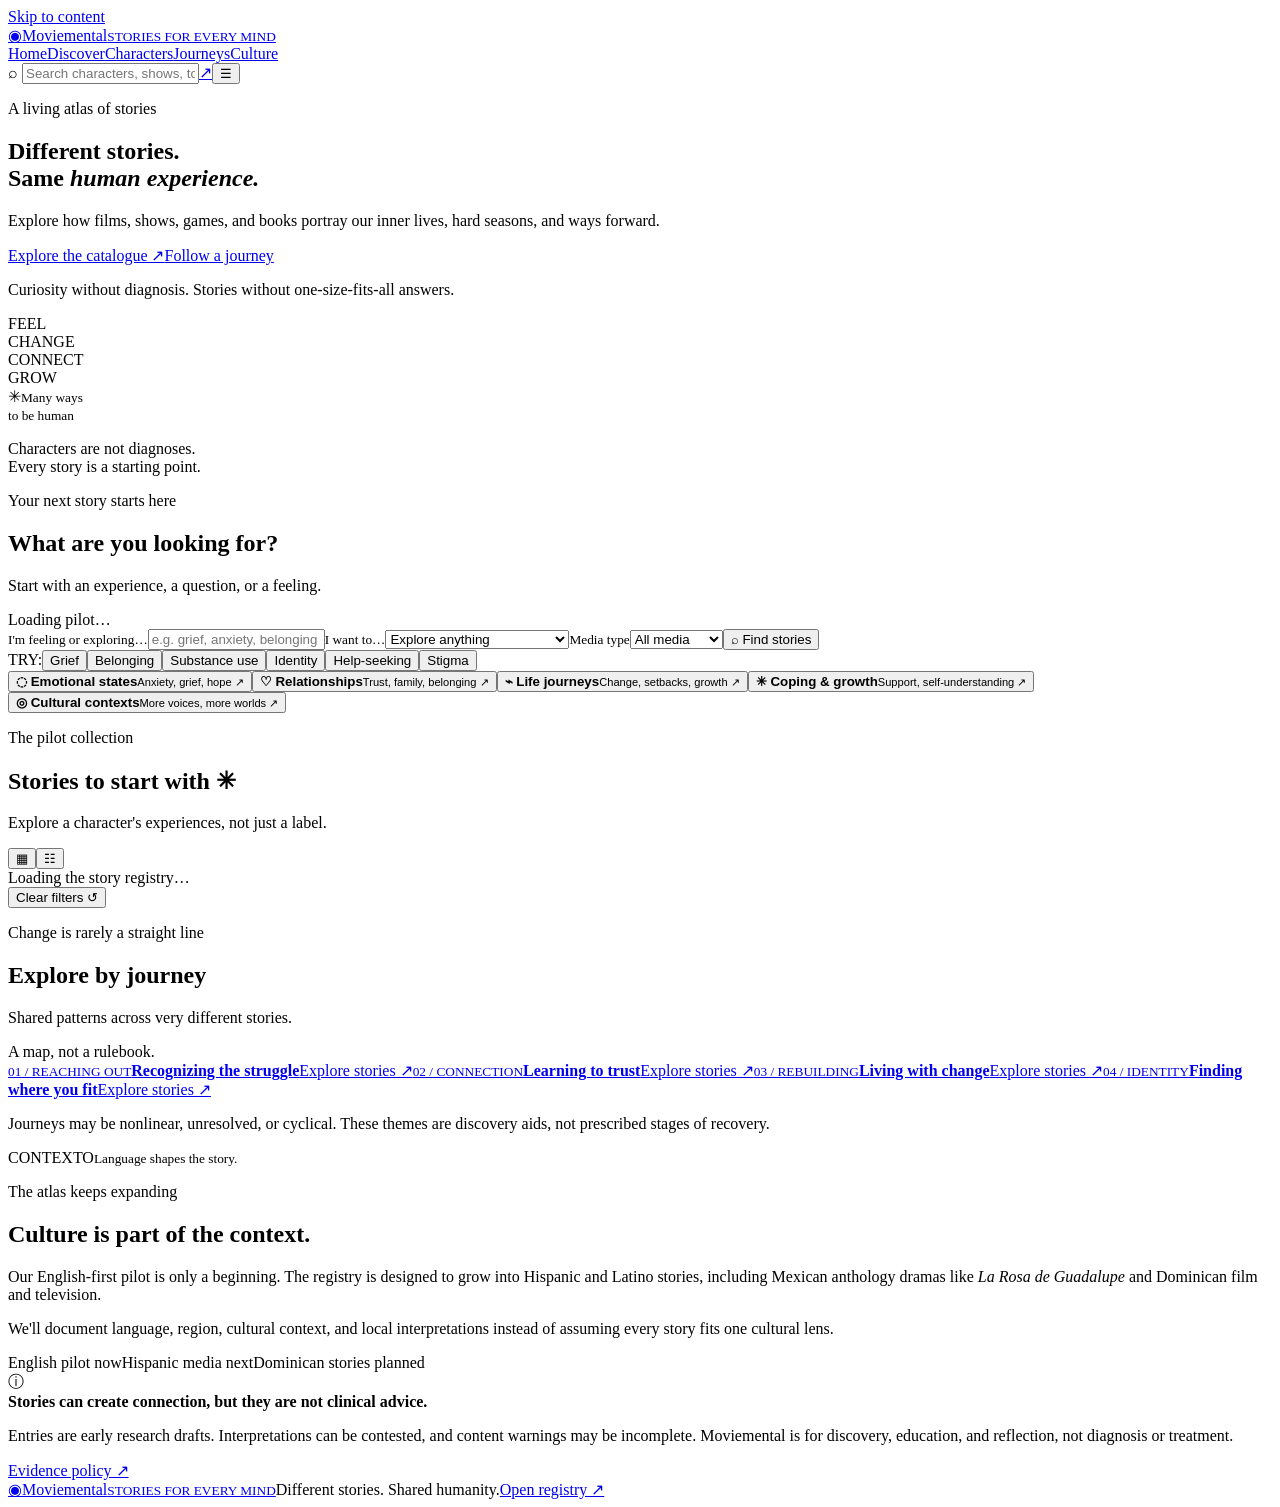
==== index.html @ 372a0f94 "Add Moviemental discovery homepage" ====
<!doctype html><html lang="en"><head><meta charset="utf-8"><meta name="viewport" content="width=device-width,initial-scale=1"><meta name="theme-color" content="#090d14"><meta name="description" content="A psychological media atlas for characters, experiences, and life journeys."><title>Moviemental — Stories for every mind</title><link rel="stylesheet" href="assets/css/site.css"></head><body>
<a class="skip" href="#main">Skip to content</a><header class="nav"><a class="brand" href="#home"><span class="logo">◉</span><span>Moviemental<small>STORIES FOR EVERY MIND</small></span></a><nav id="navlinks"><a href="#home">Home</a><a href="#discover">Discover</a><a href="#characters">Characters</a><a href="#journeys">Journeys</a><a href="#culture">Culture</a></nav><label class="global-search">⌕ <input id="global-search" placeholder="Search characters, shows, topics…" aria-label="Search"></label><a class="github" href="https://github.com/Luisv8181/moviemental" aria-label="GitHub repository">↗</a><button class="menu" id="menu">☰</button></header>
<main id="main"><section class="hero" id="home"><div class="hero-copy"><p class="eyebrow">A living atlas of stories</p><h1>Different stories.<br>Same <em>human experience.</em></h1><p class="lead">Explore how films, shows, games, and books portray our inner lives, hard seasons, and ways forward.</p><div class="actions"><a class="button primary" href="#discover">Explore the catalogue ↗</a><a class="button" href="#journeys">Follow a journey</a></div><p class="note"><i></i> Curiosity without diagnosis. Stories without one-size-fits-all answers.</p></div><div class="art"><div class="orbit"></div><div class="tile t1">FEEL</div><div class="tile t2">CHANGE</div><div class="tile t3">CONNECT</div><div class="tile t4">GROW</div><div class="core">✳<small>Many ways<br>to be human</small></div><p class="art-note">Characters are not diagnoses.<br>Every story is a starting point.</p></div></section>
<section class="finder" id="discover"><div class="split"><div><p class="eyebrow">Your next story starts here</p><h2>What are you looking for?</h2><p>Start with an experience, a question, or a feeling.</p></div><span class="count" id="result-count">Loading pilot…</span></div><form id="filters"><label class="field wide"><small>I'm feeling or exploring…</small><input id="experience" placeholder="e.g. grief, anxiety, belonging"></label><label class="field"><small>I want to…</small><select id="goal"><option value="">Explore anything</option><option value="feel">Feel understood</option><option value="understand">Understand an experience</option><option value="coping">Explore coping and change</option><option value="representation">Study representation</option></select></label><label class="field"><small>Media type</small><select id="media"><option value="">All media</option><option value="film">Film</option><option value="television_series">TV</option><option value="animation">Animation</option><option value="video_game">Video game</option><option value="book">Book</option></select></label><button class="button primary find" type="submit">⌕ Find stories</button></form><div class="quick"><span>TRY:</span><button data-query="grief">Grief</button><button data-query="belonging">Belonging</button><button data-query="substance use">Substance use</button><button data-query="identity">Identity</button><button data-query="help-seeking">Help-seeking</button><button data-query="stigma">Stigma</button></div></section>
<section class="topics"><button class="topic blue" data-query="anxiety"><b>◌ Emotional states</b><small>Anxiety, grief, hope ↗</small></button><button class="topic pink" data-query="relationship"><b>♡ Relationships</b><small>Trust, family, belonging ↗</small></button><button class="topic gold" data-query="journey"><b>⌁ Life journeys</b><small>Change, setbacks, growth ↗</small></button><button class="topic purple" data-query="coping"><b>✳ Coping & growth</b><small>Support, self-understanding ↗</small></button><button class="topic green" id="culture-topic"><b>◎ Cultural contexts</b><small>More voices, more worlds ↗</small></button></section>
<section class="catalogue" id="characters"><div class="split"><div><p class="eyebrow">The pilot collection</p><h2>Stories to start with <span class="spark">✳</span></h2><p>Explore a character's experiences, not just a label.</p></div><div><button class="view active" id="grid-view" aria-label="Grid view">▦</button><button class="view" id="list-view" aria-label="List view">☷</button></div></div><div class="cards" id="character-grid"><div class="loading">Loading the story registry…</div></div><p id="empty" class="empty" hidden>No matches yet. Try a broader experience or clear a filter.</p><div class="bottom"><span id="shown-count"></span><button id="clear">Clear filters ↺</button></div></section>
<section class="journeys" id="journeys"><div class="split"><div><p class="eyebrow">Change is rarely a straight line</p><h2>Explore by journey</h2><p>Shared patterns across very different stories.</p></div><span class="count">A map, not a rulebook.</span></div><div class="journey-grid"><a class="journey j1" href="#discover" data-query="help-seeking"><small>01 / REACHING OUT</small><b>Recognizing the struggle</b><span>Explore stories ↗</span></a><a class="journey j2" href="#discover" data-query="trust"><small>02 / CONNECTION</small><b>Learning to trust</b><span>Explore stories ↗</span></a><a class="journey j3" href="#discover" data-query="grief"><small>03 / REBUILDING</small><b>Living with change</b><span>Explore stories ↗</span></a><a class="journey j4" href="#discover" data-query="belonging"><small>04 / IDENTITY</small><b>Finding where you fit</b><span>Explore stories ↗</span></a></div><p class="fine">Journeys may be nonlinear, unresolved, or cyclical. These themes are discovery aids, not prescribed stages of recovery.</p></section>
<section class="culture-section" id="culture"><div class="culture-art"><span>CONTEXTO</span><small>Language shapes the story.</small></div><div><p class="eyebrow">The atlas keeps expanding</p><h2>Culture is part of the context.</h2><p>Our English-first pilot is only a beginning. The registry is designed to grow into Hispanic and Latino stories, including Mexican anthology dramas like <i>La Rosa de Guadalupe</i> and Dominican film and television.</p><p>We'll document language, region, cultural context, and local interpretations instead of assuming every story fits one cultural lens.</p><div class="pills"><span>English pilot now</span><span>Hispanic media next</span><span>Dominican stories planned</span></div></div></section>
<section class="disclaimer"><span>ⓘ</span><div><b>Stories can create connection, but they are not clinical advice.</b><p>Entries are early research drafts. Interpretations can be contested, and content warnings may be incomplete. Moviemental is for discovery, education, and reflection, not diagnosis or treatment.</p></div><a href="https://github.com/Luisv8181/moviemental/blob/main/docs/EVIDENCE_POLICY.md">Evidence policy ↗</a></section></main><footer><a class="brand" href="#home"><span class="logo">◉</span><span>Moviemental<small>STORIES FOR EVERY MIND</small></span></a><span>Different stories. Shared humanity.</span><a href="https://github.com/Luisv8181/moviemental">Open registry ↗</a></footer>
<dialog id="detail"><button id="close" class="close">×</button><div id="detail-content"></div></dialog><script src="assets/js/app.js" defer></script></body></html>
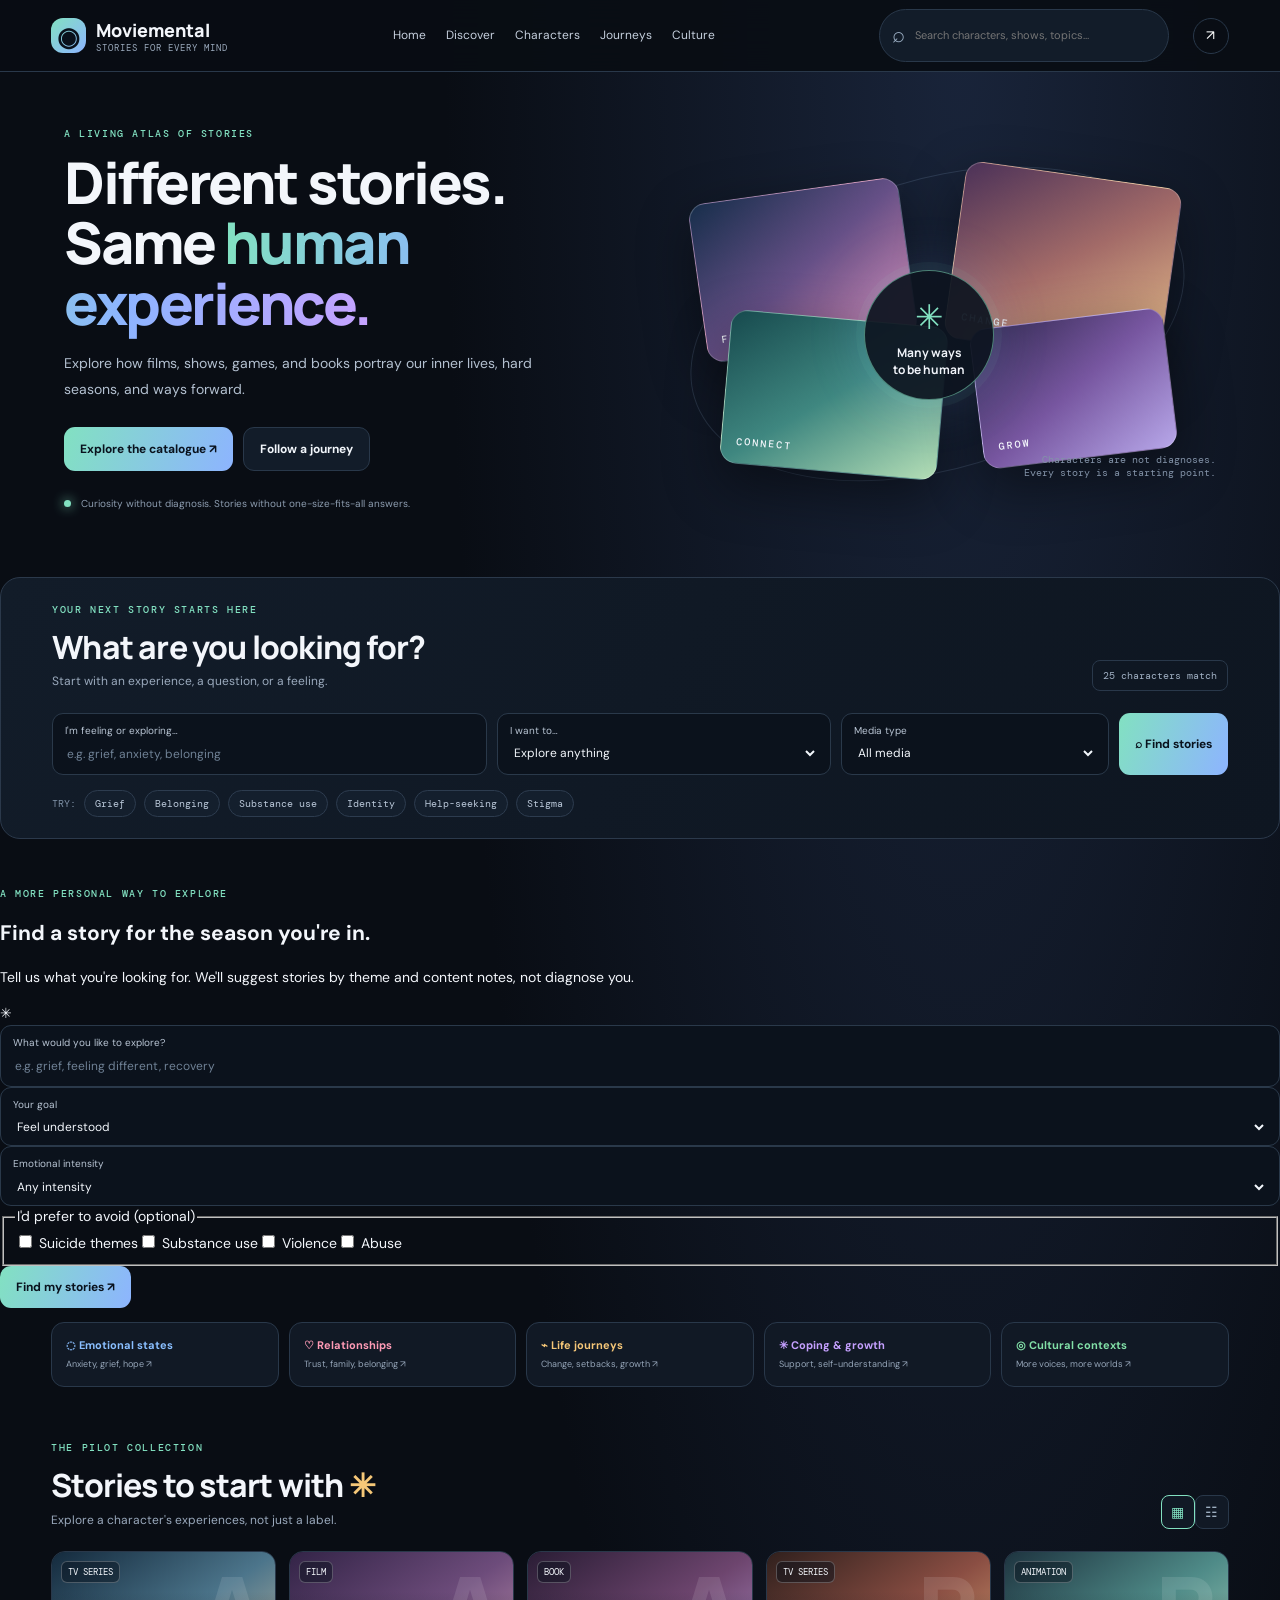
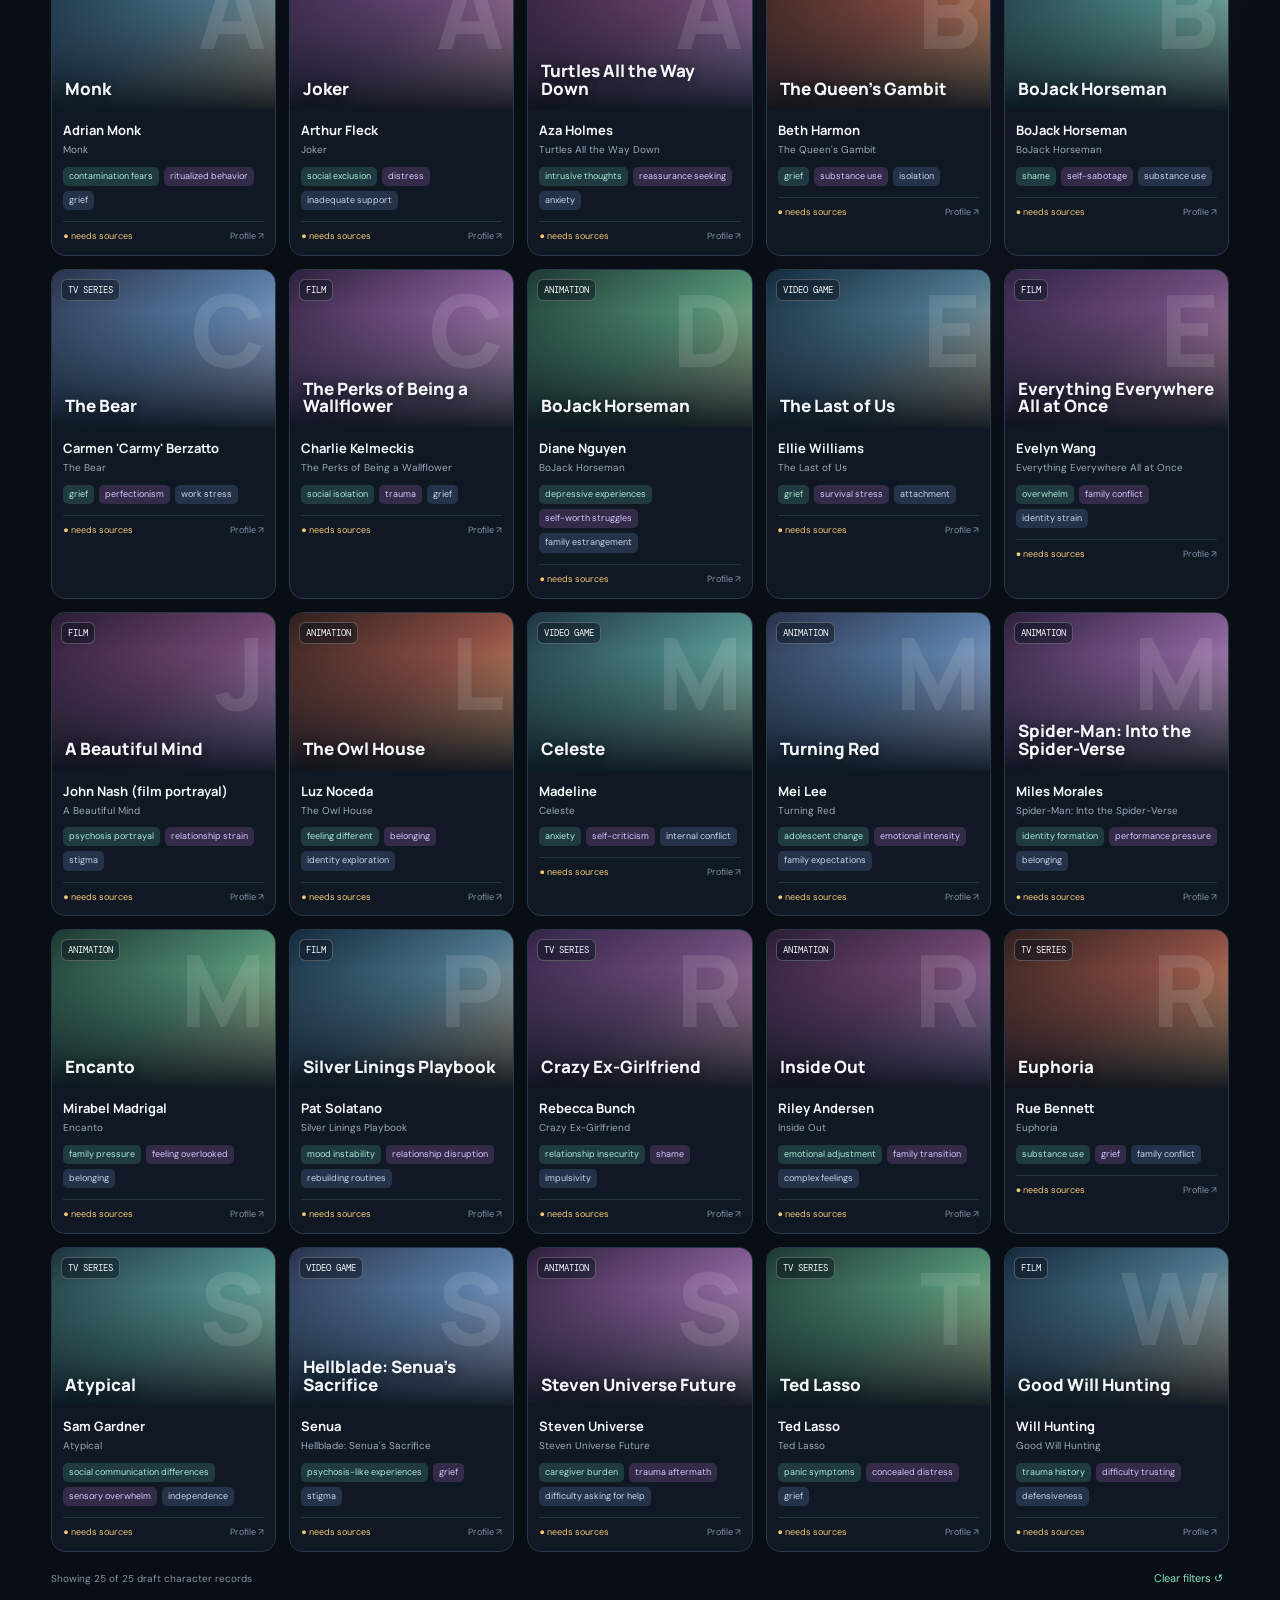
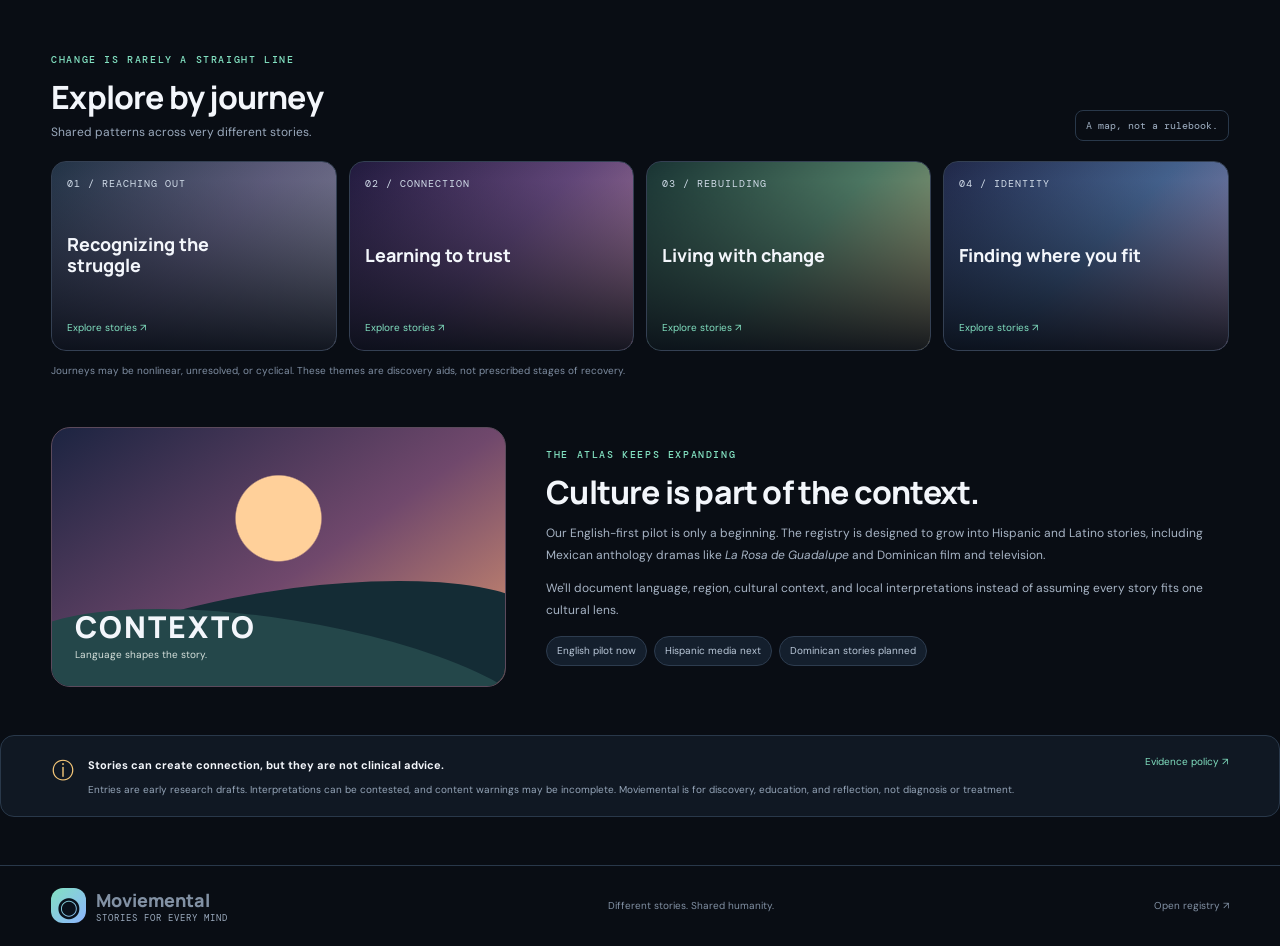
==== commit 2c336beb: "Add personalized story recommendation panel" ====
--- a/index.html
+++ b/index.html
@@ -2,6 +2,7 @@
 <a class="skip" href="#main">Skip to content</a><header class="nav"><a class="brand" href="#home"><span class="logo">◉</span><span>Moviemental<small>STORIES FOR EVERY MIND</small></span></a><nav id="navlinks"><a href="#home">Home</a><a href="#discover">Discover</a><a href="#characters">Characters</a><a href="#journeys">Journeys</a><a href="#culture">Culture</a></nav><label class="global-search">⌕ <input id="global-search" placeholder="Search characters, shows, topics…" aria-label="Search"></label><a class="github" href="https://github.com/Luisv8181/moviemental" aria-label="GitHub repository">↗</a><button class="menu" id="menu">☰</button></header>
 <main id="main"><section class="hero" id="home"><div class="hero-copy"><p class="eyebrow">A living atlas of stories</p><h1>Different stories.<br>Same <em>human experience.</em></h1><p class="lead">Explore how films, shows, games, and books portray our inner lives, hard seasons, and ways forward.</p><div class="actions"><a class="button primary" href="#discover">Explore the catalogue ↗</a><a class="button" href="#journeys">Follow a journey</a></div><p class="note"><i></i> Curiosity without diagnosis. Stories without one-size-fits-all answers.</p></div><div class="art"><div class="orbit"></div><div class="tile t1">FEEL</div><div class="tile t2">CHANGE</div><div class="tile t3">CONNECT</div><div class="tile t4">GROW</div><div class="core">✳<small>Many ways<br>to be human</small></div><p class="art-note">Characters are not diagnoses.<br>Every story is a starting point.</p></div></section>
 <section class="finder" id="discover"><div class="split"><div><p class="eyebrow">Your next story starts here</p><h2>What are you looking for?</h2><p>Start with an experience, a question, or a feeling.</p></div><span class="count" id="result-count">Loading pilot…</span></div><form id="filters"><label class="field wide"><small>I'm feeling or exploring…</small><input id="experience" placeholder="e.g. grief, anxiety, belonging"></label><label class="field"><small>I want to…</small><select id="goal"><option value="">Explore anything</option><option value="feel">Feel understood</option><option value="understand">Understand an experience</option><option value="coping">Explore coping and change</option><option value="representation">Study representation</option></select></label><label class="field"><small>Media type</small><select id="media"><option value="">All media</option><option value="film">Film</option><option value="television_series">TV</option><option value="animation">Animation</option><option value="video_game">Video game</option><option value="book">Book</option></select></label><button class="button primary find" type="submit">⌕ Find stories</button></form><div class="quick"><span>TRY:</span><button data-query="grief">Grief</button><button data-query="belonging">Belonging</button><button data-query="substance use">Substance use</button><button data-query="identity">Identity</button><button data-query="help-seeking">Help-seeking</button><button data-query="stigma">Stigma</button></div></section>
+<section class="recommend-panel" id="recommend"><div class="recommend-copy"><p class="eyebrow">A more personal way to explore</p><h2>Find a story for the season you're in.</h2><p>Tell us what you're looking for. We'll suggest stories by theme and content notes, not diagnose you.</p><div class="recommend-mark">✳</div></div><form id="recommend-form" class="recommend-form"><label class="field"><small>What would you like to explore?</small><input id="recommend-topic" placeholder="e.g. grief, feeling different, recovery"></label><label class="field"><small>Your goal</small><select id="recommend-goal"><option value="feel">Feel understood</option><option value="understand">Understand an experience</option><option value="coping">Explore coping and change</option><option value="representation">Study representation</option></select></label><label class="field"><small>Emotional intensity</small><select id="recommend-intensity"><option value="any">Any intensity</option><option value="gentle">Prefer gentler stories</option><option value="moderate">Moderate intensity</option><option value="intense">I can handle intense stories</option></select></label><fieldset class="avoid"><legend>I'd prefer to avoid (optional)</legend><label><input type="checkbox" value="suicide" class="avoid-warning"> Suicide themes</label><label><input type="checkbox" value="substance" class="avoid-warning"> Substance use</label><label><input type="checkbox" value="violence" class="avoid-warning"> Violence</label><label><input type="checkbox" value="abuse" class="avoid-warning"> Abuse</label></fieldset><button class="button primary" type="submit">Find my stories ↗</button></form><div id="recommend-results" class="recommend-results" aria-live="polite" hidden></div></section>
 <section class="topics"><button class="topic blue" data-query="anxiety"><b>◌ Emotional states</b><small>Anxiety, grief, hope ↗</small></button><button class="topic pink" data-query="relationship"><b>♡ Relationships</b><small>Trust, family, belonging ↗</small></button><button class="topic gold" data-query="journey"><b>⌁ Life journeys</b><small>Change, setbacks, growth ↗</small></button><button class="topic purple" data-query="coping"><b>✳ Coping & growth</b><small>Support, self-understanding ↗</small></button><button class="topic green" id="culture-topic"><b>◎ Cultural contexts</b><small>More voices, more worlds ↗</small></button></section>
 <section class="catalogue" id="characters"><div class="split"><div><p class="eyebrow">The pilot collection</p><h2>Stories to start with <span class="spark">✳</span></h2><p>Explore a character's experiences, not just a label.</p></div><div><button class="view active" id="grid-view" aria-label="Grid view">▦</button><button class="view" id="list-view" aria-label="List view">☷</button></div></div><div class="cards" id="character-grid"><div class="loading">Loading the story registry…</div></div><p id="empty" class="empty" hidden>No matches yet. Try a broader experience or clear a filter.</p><div class="bottom"><span id="shown-count"></span><button id="clear">Clear filters ↺</button></div></section>
 <section class="journeys" id="journeys"><div class="split"><div><p class="eyebrow">Change is rarely a straight line</p><h2>Explore by journey</h2><p>Shared patterns across very different stories.</p></div><span class="count">A map, not a rulebook.</span></div><div class="journey-grid"><a class="journey j1" href="#discover" data-query="help-seeking"><small>01 / REACHING OUT</small><b>Recognizing the struggle</b><span>Explore stories ↗</span></a><a class="journey j2" href="#discover" data-query="trust"><small>02 / CONNECTION</small><b>Learning to trust</b><span>Explore stories ↗</span></a><a class="journey j3" href="#discover" data-query="grief"><small>03 / REBUILDING</small><b>Living with change</b><span>Explore stories ↗</span></a><a class="journey j4" href="#discover" data-query="belonging"><small>04 / IDENTITY</small><b>Finding where you fit</b><span>Explore stories ↗</span></a></div><p class="fine">Journeys may be nonlinear, unresolved, or cyclical. These themes are discovery aids, not prescribed stages of recovery.</p></section>
--- a/assets/css/site.css
+++ b/assets/css/site.css
@@ -0,0 +1,2 @@
+@import url('https://fonts.googleapis.com/css2?family=DM+Mono:wght@400;500&family=DM+Sans:wght@400;500;700&family=Manrope:wght@400;600;700;800&display=swap');:root{--bg:#090d14;--panel:#111a26;--line:#29384a;--text:#f3f6fb;--muted:#9aa9bc;--mint:#82e1c1;--blue:#8db4ff}*{box-sizing:border-box}html{scroll-behavior:smooth;scroll-padding-top:85px}body{margin:0;background:radial-gradient(ellipse at 75% 0,#19243a,transparent 38%),var(--bg);color:var(--text);font:14px 'DM Sans',sans-serif;line-height:1.55}a{color:inherit;text-decoration:none}button,input,select{font:inherit}button{cursor:pointer}.skip{position:absolute;left:-9999px}.skip:focus{left:8px;top:8px;z-index:99;background:white;color:black;padding:8px}.nav{height:72px;position:sticky;top:0;z-index:10;display:flex;align-items:center;gap:24px;padding:0 clamp(16px,4vw,60px);background:#090d14ed;border-bottom:1px solid var(--line);backdrop-filter:blur(16px)}.brand{display:flex;align-items:center;gap:10px;font:800 18px Manrope,sans-serif;white-space:nowrap}.brand small{display:block;color:var(--muted);font:9px 'DM Mono',monospace;letter-spacing:1px}.logo{display:grid;place-items:center;width:35px;height:35px;border-radius:12px;background:linear-gradient(135deg,var(--mint),var(--blue));color:#09111c;font-size:26px}.nav nav{display:flex;gap:20px;margin:auto;font-size:12px;color:#c5cfdd}.nav nav a:hover{color:var(--mint)}.global-search{display:flex;align-items:center;gap:8px;border:1px solid var(--line);background:#121c29;border-radius:99px;padding:8px 12px;color:#9baec3;font-size:22px;min-width:190px;max-width:290px;flex:1}.global-search input{min-width:0;width:100%;border:0;outline:0;background:transparent;color:white;font-size:11px}.github,.menu{border:1px solid var(--line);border-radius:50%;width:36px;height:36px;display:grid;place-items:center;background:transparent;color:white}.menu{display:none}.hero{max-width:1400px;margin:auto;min-height:420px;padding:55px clamp(20px,5vw,70px);display:grid;grid-template-columns:1fr 1fr;gap:35px;align-items:center}.eyebrow{font:500 10px 'DM Mono',monospace;letter-spacing:1.6px;color:var(--mint);text-transform:uppercase;margin:0 0 12px}.hero h1{font:800 clamp(38px,4.5vw,62px)/1.05 Manrope,sans-serif;letter-spacing:-2.5px;margin:0 0 18px}.hero h1 em{font-style:normal;background:linear-gradient(90deg,var(--mint),var(--blue),#c6a2ff);background-clip:text;color:transparent}.lead{max-width:480px;color:#b3c0d0;line-height:1.8}.actions{display:flex;gap:10px;flex-wrap:wrap;margin:25px 0}.button{display:inline-flex;align-items:center;justify-content:center;border:1px solid var(--line);border-radius:11px;padding:12px 16px;background:#121c29;color:#f2f6fb;font-size:12px;font-weight:700}.primary{background:linear-gradient(110deg,var(--mint),var(--blue));color:#09121d;border:0}.note{font-size:10px;color:#8d9db0}.note i{display:inline-block;width:7px;height:7px;background:var(--mint);border-radius:50%;margin-right:7px;box-shadow:0 0 12px var(--mint)}.art{height:320px;position:relative;isolation:isolate}.orbit{position:absolute;inset:15px 25px;border:1px solid #86a5c533;border-radius:50%;transform:rotate(-17deg)}.tile{position:absolute;display:flex;align-items:flex-end;padding:15px;border:1px solid #ffffff35;border-radius:17px;box-shadow:0 20px 55px #0007;font:500 10px 'DM Mono',monospace;letter-spacing:2px}.t1{left:7%;top:8%;width:38%;height:50%;transform:rotate(-8deg);background:linear-gradient(145deg,#172e4b,#665087,#df8db2)}.t2{right:8%;top:3%;width:39%;height:56%;transform:rotate(8deg);background:linear-gradient(145deg,#4b3158,#a36b68,#e9c28c)}.t3{left:12%;bottom:4%;width:39%;height:48%;transform:rotate(5deg);background:linear-gradient(145deg,#174a4e,#3f8780,#b5dfb7)}.t4{right:8%;bottom:8%;width:35%;height:44%;transform:rotate(-7deg);background:linear-gradient(145deg,#30284e,#7756a0,#b7a7e9)}.core{position:absolute;left:37%;top:33%;width:130px;height:130px;border-radius:50%;display:flex;flex-direction:column;justify-content:center;align-items:center;text-align:center;background:#0d1521ed;border:1px solid #82e1c188;box-shadow:0 0 0 8px #82e1c10c,0 0 60px #7fa9ff33;font-size:34px;color:var(--mint)}.core small{font:700 12px Manrope,sans-serif;color:#f1f4fa}.art-note{position:absolute;right:0;bottom:-5px;color:#8292a7;font:10px 'DM Mono',monospace;text-align:right}.finder,.catalogue,.journeys,.culture-section,.disclaimer{max-width:1320px;margin:0 auto 48px;padding-left:clamp(18px,4vw,52px);padding-right:clamp(18px,4vw,52px)}.finder{padding-top:25px;padding-bottom:21px;background:linear-gradient(120deg,#121c29,#0e1621);border:1px solid #2b394b;border-radius:20px}.split{display:flex;align-items:flex-end;justify-content:space-between;gap:20px}.split h2,.catalogue h2,.journeys h2,.culture-section h2{font:750 clamp(24px,2.5vw,32px)/1.2 Manrope,sans-serif;letter-spacing:-.8px;margin:0 0 6px}.split p:not(.eyebrow){margin:0;color:var(--muted);font-size:12px}.count{font:10px 'DM Mono',monospace;color:#a0b0c3;border:1px solid var(--line);padding:8px 10px;border-radius:8px;white-space:nowrap}.finder form{display:grid;grid-template-columns:1.3fr 1fr .8fr auto;gap:10px;margin-top:22px}.field{display:flex;flex-direction:column;gap:6px;background:#0b121c;border:1px solid #2a394a;border-radius:11px;padding:9px 12px;min-width:0}.field small{font-size:10px;color:#b9c5d4}.field input,.field select{width:100%;min-width:0;background:transparent;border:0;outline:0;color:#f2f6fb;font-size:12px}.field option{background:#111a26}.field input::placeholder{color:#6f8195}.find{white-space:nowrap}.quick{display:flex;align-items:center;gap:8px;flex-wrap:wrap;margin-top:15px;font:10px 'DM Mono',monospace;color:#7f91a6}.quick button,.pills span{border:1px solid #2d3c4f;background:#141f2d;color:#bac8d9;border-radius:99px;padding:6px 10px;font-size:10px}.quick button:hover{border-color:var(--mint);color:white}.topics{max-width:1320px;margin:14px auto 54px;padding:0 clamp(18px,4vw,52px);display:grid;grid-template-columns:repeat(5,1fr);gap:10px}.topic{display:flex;flex-direction:column;align-items:flex-start;gap:4px;text-align:left;border:1px solid var(--line);background:#111925;border-radius:13px;padding:14px;color:#f1f5fa}.topic b{font-size:11px}.topic small{font-size:9px;color:#95a5b8}.blue b{color:#8abfff}.pink b{color:#ff9bb6}.gold b{color:#f6c778}.purple b{color:#c5a0ff}.green b{color:#82e1a8}.catalogue .split{margin-bottom:22px}.spark{color:#f5c778}.view{width:34px;height:34px;border:1px solid var(--line);border-radius:8px;background:#111925;color:#9eafc1}.view.active{border-color:var(--mint);color:var(--mint)}.cards{display:grid;grid-template-columns:repeat(5,minmax(0,1fr));gap:13px}.character-card{min-width:0;overflow:hidden;border:1px solid #29384a;border-radius:14px;background:#101823;cursor:pointer;transition:transform .2s,border .2s}.character-card:hover{transform:translateY(-4px);border-color:#7896b7}.poster{height:158px;position:relative;display:flex;align-items:flex-end;padding:13px;background:var(--poster);isolation:isolate;overflow:hidden}.poster:before{content:'';position:absolute;inset:0;z-index:-1;background:linear-gradient(180deg,transparent 25%,#07101aee)}.poster:after{content:attr(data-symbol);position:absolute;right:9px;top:-10px;z-index:-1;font:800 100px Manrope,sans-serif;color:#ffffff1c}.poster-title{font:800 17px/1.05 Manrope,sans-serif;text-shadow:0 2px 10px #0008}.media-badge{position:absolute;top:9px;left:9px;padding:4px 6px;border:1px solid #ffffff3d;background:#07101a77;border-radius:6px;font:9px 'DM Mono',monospace;text-transform:uppercase}.card-body{padding:11px}.card-body h3{font:700 13px Manrope,sans-serif;margin:0 0 3px}.work-title{font-size:10px;color:#9ba9bb;margin:0 0 9px}.tags{display:flex;flex-wrap:wrap;gap:5px}.tag{border-radius:5px;background:#203b40;color:#a8e9d5;padding:4px 6px;font-size:9px;line-height:1.25}.tag:nth-child(3n+2){background:#332b48;color:#d7c5ff}.tag:nth-child(3n){background:#24334a;color:#c4d5e9}.card-foot{display:flex;justify-content:space-between;border-top:1px solid #263243;margin-top:11px;padding-top:8px;font-size:9px;color:#8293a7}.status{color:#f2c779}.cards.list{grid-template-columns:1fr 1fr}.cards.list .character-card{display:grid;grid-template-columns:130px 1fr}.cards.list .poster{height:100%;min-height:155px}.loading,.empty{grid-column:1/-1;text-align:center;padding:35px;border:1px dashed var(--line);border-radius:14px;color:var(--muted)}.bottom{display:flex;justify-content:space-between;align-items:center;margin-top:17px;color:#8494a8;font-size:10px}.bottom button{border:0;background:none;color:var(--mint);font-size:11px}.journeys{margin-top:65px}.journeys .split{margin-bottom:20px}.journey-grid{display:grid;grid-template-columns:repeat(4,1fr);gap:12px}.journey{min-height:190px;display:flex;flex-direction:column;justify-content:space-between;padding:15px;border:1px solid #344053;border-radius:15px;background:var(--journey);position:relative;isolation:isolate;overflow:hidden}.journey:before{content:'';position:absolute;inset:0;z-index:-1;background:linear-gradient(0deg,#070c15ed,#07101a22 90%)}.journey small{font:10px 'DM Mono',monospace;color:#d0dbe8;letter-spacing:1px}.journey b{font:750 18px/1.15 Manrope,sans-serif;max-width:190px}.journey span{font-size:10px;color:var(--mint)}.j1{--journey:linear-gradient(135deg,#26384c,#6a6789,#9c9db0)}.j2{--journey:linear-gradient(135deg,#251c43,#6d4d85,#d69ab9)}.j3{--journey:linear-gradient(135deg,#1c3937,#56856c,#d6c48d)}.j4{--journey:linear-gradient(135deg,#242c50,#4c6c9c,#c6a2cc)}.fine{font-size:10px;color:#7f8ea2;margin-top:12px}.culture-section{display:grid;grid-template-columns:.8fr 1.2fr;gap:40px;align-items:center}.culture-art{height:260px;display:flex;flex-direction:column;justify-content:flex-end;padding:23px;position:relative;overflow:hidden;border:1px solid #5c4a5c;border-radius:19px;background:radial-gradient(circle at 50% 35%,#ffd09a 0 15%,transparent 15.5%),linear-gradient(145deg,#1c2441,#70486c 55%,#db966f)}.culture-art:before,.culture-art:after{content:'';position:absolute;left:-10%;bottom:-60px;width:120%;height:155px;border-radius:50% 50% 0 0;background:#142c35;transform:rotate(-9deg)}.culture-art:after{bottom:-88px;background:#24474a;transform:rotate(9deg)}.culture-art span{z-index:1;font:800 30px Manrope,sans-serif;letter-spacing:2px}.culture-art small{z-index:1;color:#d6e1dc;font-size:10px}.culture-section p:not(.eyebrow){font-size:12px;line-height:1.8;color:#a7b4c5}.pills{display:flex;flex-wrap:wrap;gap:7px;margin-top:15px}.disclaimer{display:flex;gap:14px;align-items:flex-start;padding-top:18px;padding-bottom:18px;border:1px solid var(--line);border-radius:14px;background:#101823}.disclaimer>span{font-size:22px;color:#f5c778}.disclaimer b{font-size:11px}.disclaimer p{font-size:10px;color:#95a5b8;line-height:1.7;margin:5px 0 0}.disclaimer>a{margin-left:auto;white-space:nowrap;color:var(--mint);font-size:10px}footer{display:flex;justify-content:space-between;align-items:center;gap:15px;padding:22px clamp(18px,4vw,60px);border-top:1px solid var(--line);color:#8291a4;font-size:10px}.detail{width:min(640px,calc(100% - 24px));max-height:88vh;overflow:auto;background:#101823;color:#f3f6fb;border:1px solid #394a60;border-radius:19px;padding:25px}.detail::backdrop{background:#02060bdc;backdrop-filter:blur(5px)}.close{float:right;border:1px solid var(--line);background:#182332;color:white;border-radius:50%;font-size:22px;width:35px;height:35px}.detail h2{font:800 26px Manrope,sans-serif;margin:8px 0 4px}.detail p{font-size:12px;line-height:1.8;color:#c1ccda}.detail-block{border-top:1px solid #29384a;padding-top:12px;margin-top:15px}.detail-block h3{font:500 10px 'DM Mono',monospace;color:var(--mint);text-transform:uppercase;letter-spacing:1px}.warning{border:1px solid #755b3c;background:#382a1d66;border-radius:9px;padding:10px;color:#f1c98c;font-size:11px}.draft{font-size:10px!important;color:#f0c37d!important}
+@media(max-width:1050px){.nav{gap:12px}.nav nav{gap:12px}.nav nav a{font-size:11px}.finder form{grid-template-columns:1fr 1fr 1fr}.wide{grid-column:span 2}.find{grid-column:span 1}.topics{grid-template-columns:repeat(3,1fr)}.cards{grid-template-columns:repeat(4,minmax(0,1fr))}}@media(max-width:740px){.nav{height:64px;padding:0 13px;gap:9px}.brand{font-size:15px}.logo{width:31px;height:31px}.nav nav{display:none;position:absolute;top:63px;left:0;right:0;background:#0c121c;border-bottom:1px solid var(--line);padding:13px 18px;flex-wrap:wrap}.nav nav.open{display:flex}.global-search{margin-left:auto;min-width:0;max-width:155px;padding:6px 8px}.global-search input{font-size:10px}.github{display:none}.menu{display:grid}.hero{grid-template-columns:1fr;padding-top:38px;gap:0}.hero h1{font-size:43px}.art{height:265px;max-width:470px;width:100%;margin:auto}.finder form{grid-template-columns:1fr 1fr}.wide,.find{grid-column:span 2}.split{align-items:flex-start}.count{font-size:9px}.topics{grid-template-columns:1fr 1fr;margin-bottom:40px}.topic{padding:12px}.topic b{font-size:10px}.cards{grid-template-columns:repeat(2,minmax(0,1fr));gap:9px}.poster{height:145px}.card-body{padding:9px}.journey-grid{grid-template-columns:1fr 1fr}.journey{min-height:160px}.journey b{font-size:15px}.culture-section{grid-template-columns:1fr;gap:20px}.culture-art{height:210px}.disclaimer{flex-wrap:wrap}.disclaimer>a{margin-left:36px}footer{flex-wrap:wrap}.footer-brand{width:100%}}@media(max-width:390px){.brand small{display:none}.global-search{max-width:125px}.hero h1{font-size:36px}.topics{grid-template-columns:1fr}.cards.list .character-card{grid-template-columns:90px 1fr}.cards.list .poster{min-height:160px}.journey{padding:11px;min-height:145px}.journey b{font-size:13px}}
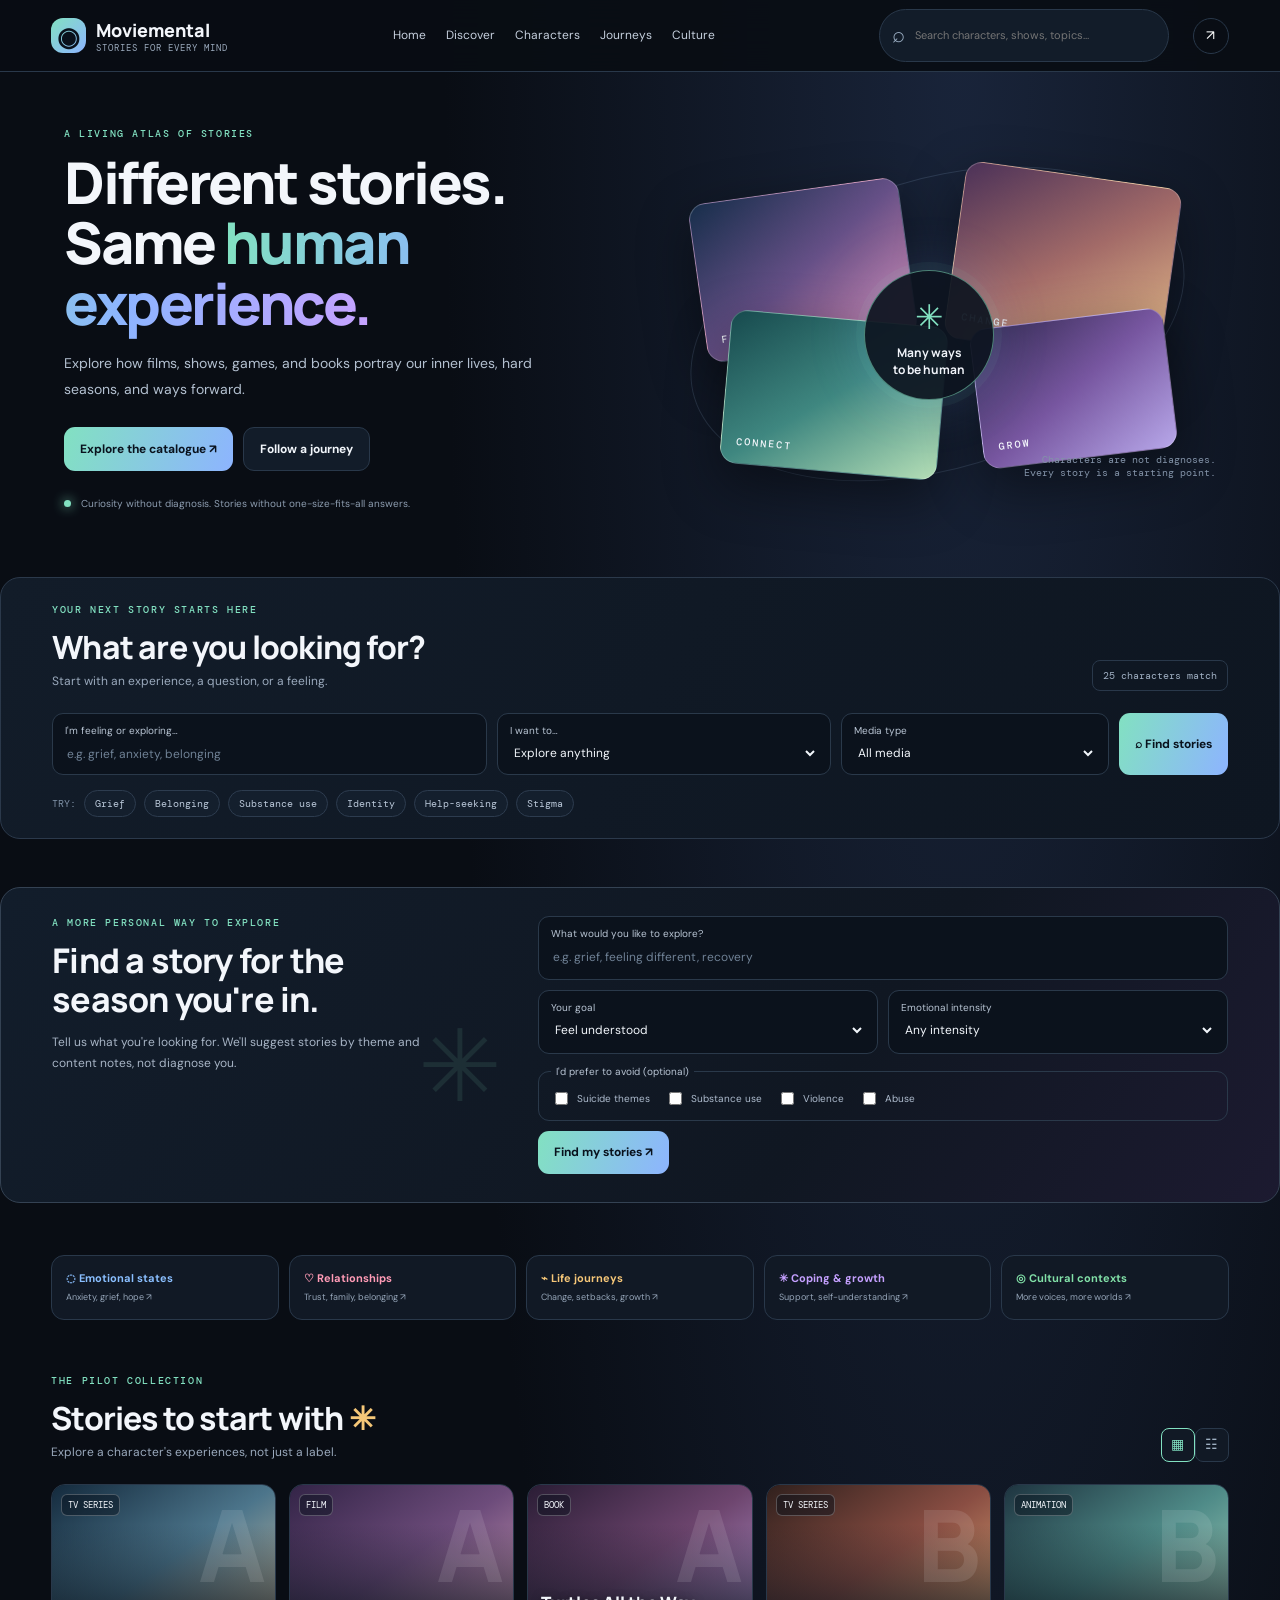
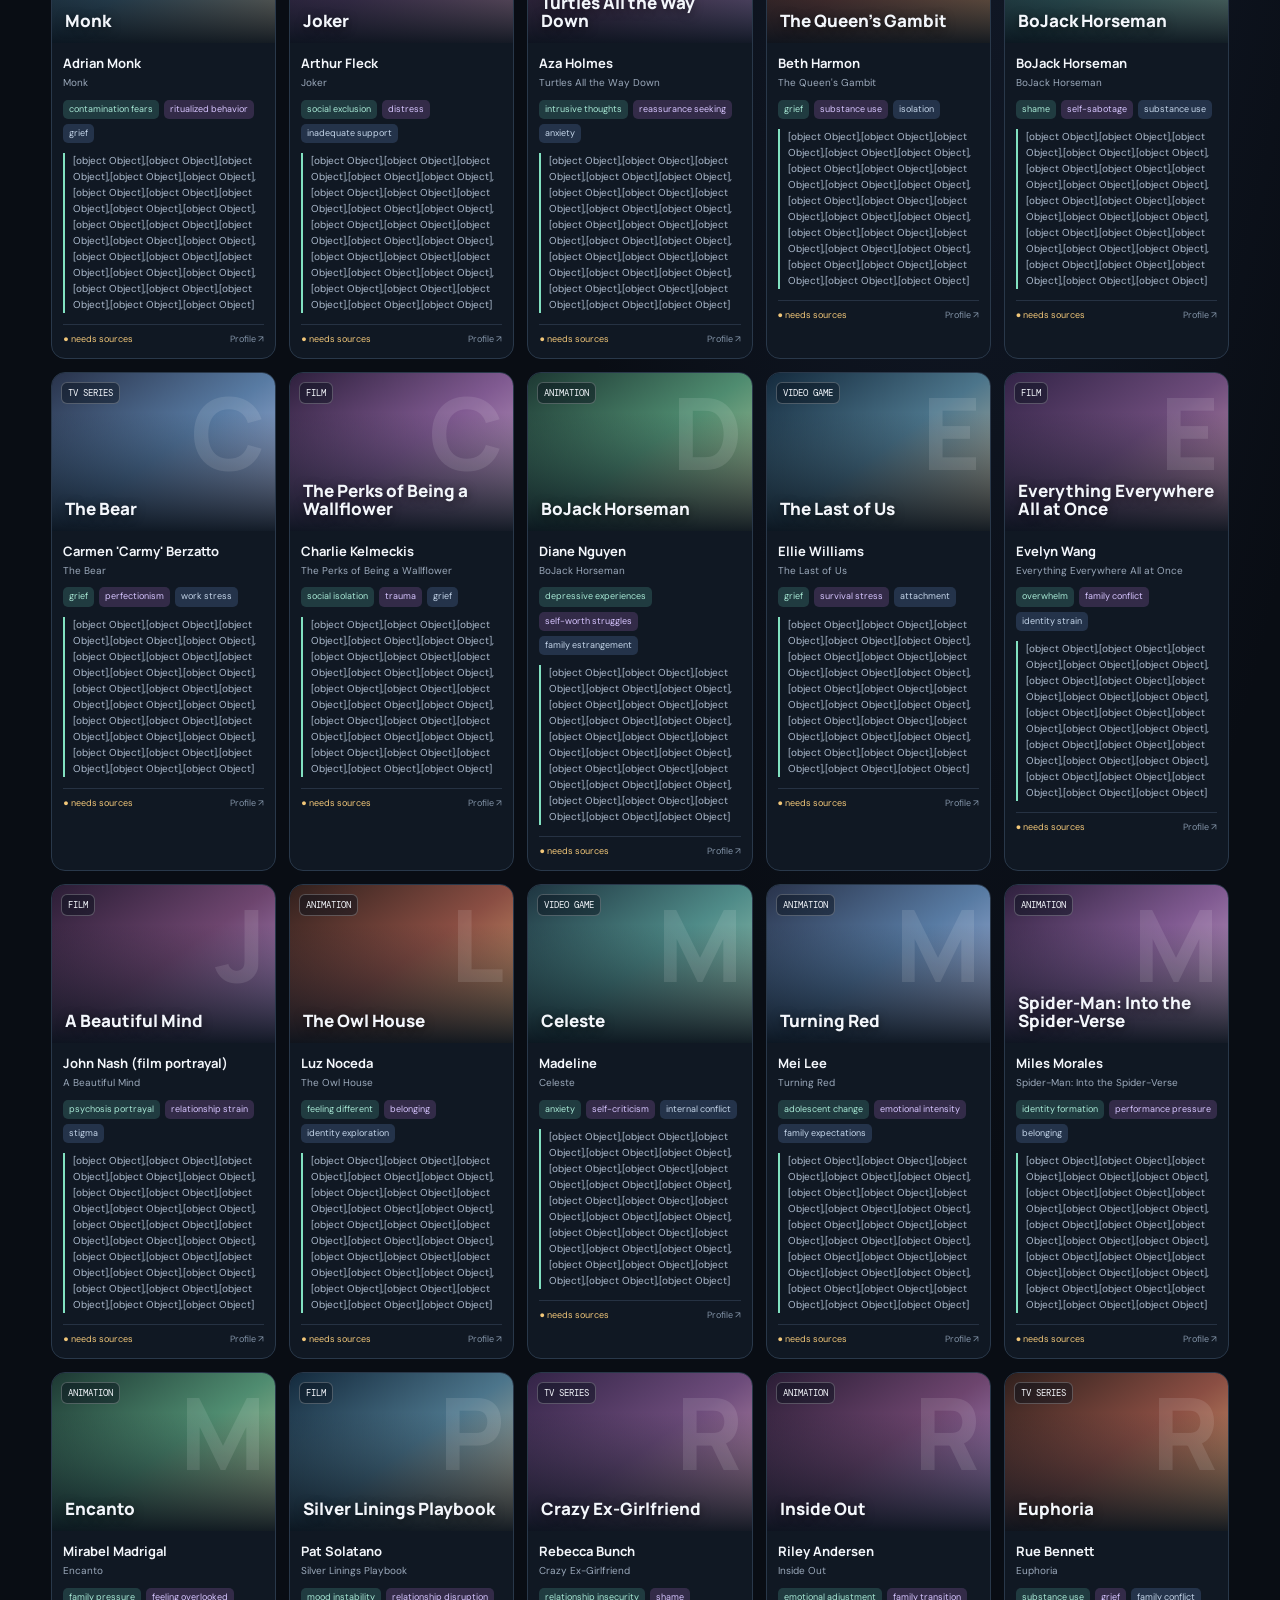
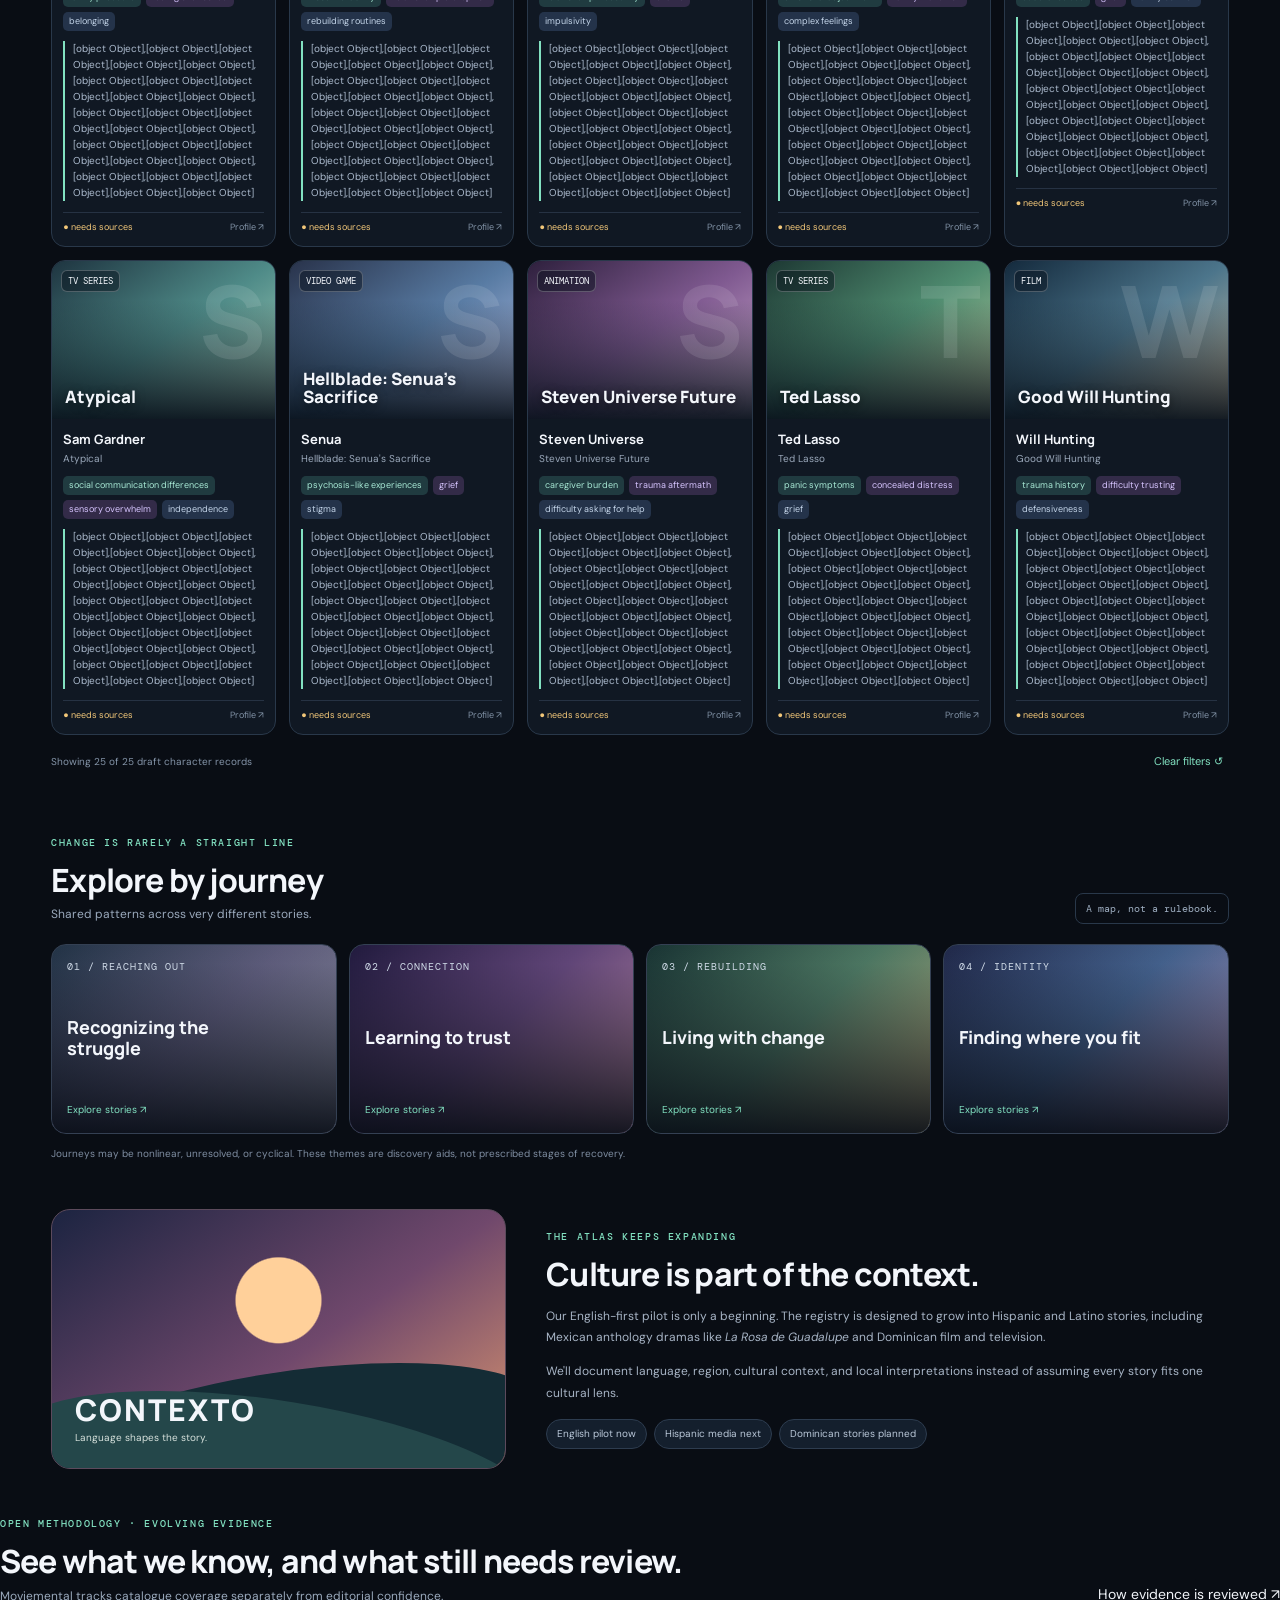
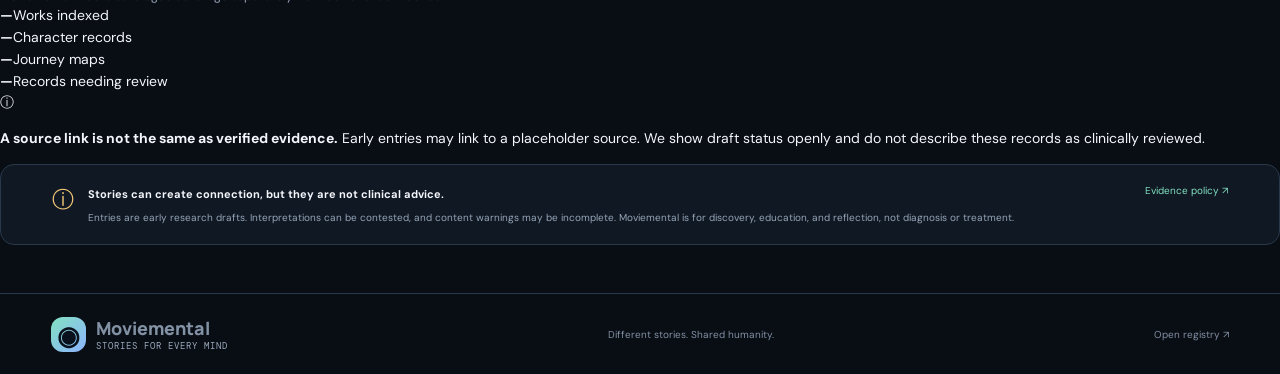
==== commit a8a1e8aa: "Add transparent registry coverage and review status dashboard" ====
--- a/index.html
+++ b/index.html
@@ -7,5 +7,6 @@
 <section class="catalogue" id="characters"><div class="split"><div><p class="eyebrow">The pilot collection</p><h2>Stories to start with <span class="spark">✳</span></h2><p>Explore a character's experiences, not just a label.</p></div><div><button class="view active" id="grid-view" aria-label="Grid view">▦</button><button class="view" id="list-view" aria-label="List view">☷</button></div></div><div class="cards" id="character-grid"><div class="loading">Loading the story registry…</div></div><p id="empty" class="empty" hidden>No matches yet. Try a broader experience or clear a filter.</p><div class="bottom"><span id="shown-count"></span><button id="clear">Clear filters ↺</button></div></section>
 <section class="journeys" id="journeys"><div class="split"><div><p class="eyebrow">Change is rarely a straight line</p><h2>Explore by journey</h2><p>Shared patterns across very different stories.</p></div><span class="count">A map, not a rulebook.</span></div><div class="journey-grid"><a class="journey j1" href="#discover" data-query="help-seeking"><small>01 / REACHING OUT</small><b>Recognizing the struggle</b><span>Explore stories ↗</span></a><a class="journey j2" href="#discover" data-query="trust"><small>02 / CONNECTION</small><b>Learning to trust</b><span>Explore stories ↗</span></a><a class="journey j3" href="#discover" data-query="grief"><small>03 / REBUILDING</small><b>Living with change</b><span>Explore stories ↗</span></a><a class="journey j4" href="#discover" data-query="belonging"><small>04 / IDENTITY</small><b>Finding where you fit</b><span>Explore stories ↗</span></a></div><p class="fine">Journeys may be nonlinear, unresolved, or cyclical. These themes are discovery aids, not prescribed stages of recovery.</p></section>
 <section class="culture-section" id="culture"><div class="culture-art"><span>CONTEXTO</span><small>Language shapes the story.</small></div><div><p class="eyebrow">The atlas keeps expanding</p><h2>Culture is part of the context.</h2><p>Our English-first pilot is only a beginning. The registry is designed to grow into Hispanic and Latino stories, including Mexican anthology dramas like <i>La Rosa de Guadalupe</i> and Dominican film and television.</p><p>We'll document language, region, cultural context, and local interpretations instead of assuming every story fits one cultural lens.</p><div class="pills"><span>English pilot now</span><span>Hispanic media next</span><span>Dominican stories planned</span></div></div></section>
+<section class="quality" id="quality"><div class="split"><div><p class="eyebrow">Open methodology · evolving evidence</p><h2>See what we know, and what still needs review.</h2><p>Moviemental tracks catalogue coverage separately from editorial confidence.</p></div><a href="https://github.com/Luisv8181/moviemental/blob/main/docs/EVIDENCE_POLICY.md" class="quality-link">How evidence is reviewed ↗</a></div><div class="quality-stats" id="quality-stats" aria-live="polite"><div class="quality-stat"><strong>—</strong><span>Works indexed</span></div><div class="quality-stat"><strong>—</strong><span>Character records</span></div><div class="quality-stat"><strong>—</strong><span>Journey maps</span></div><div class="quality-stat"><strong>—</strong><span>Records needing review</span></div></div><div class="quality-note"><span>ⓘ</span><p><b>A source link is not the same as verified evidence.</b> Early entries may link to a placeholder source. We show draft status openly and do not describe these records as clinically reviewed.</p></div></section>
 <section class="disclaimer"><span>ⓘ</span><div><b>Stories can create connection, but they are not clinical advice.</b><p>Entries are early research drafts. Interpretations can be contested, and content warnings may be incomplete. Moviemental is for discovery, education, and reflection, not diagnosis or treatment.</p></div><a href="https://github.com/Luisv8181/moviemental/blob/main/docs/EVIDENCE_POLICY.md">Evidence policy ↗</a></section></main><footer><a class="brand" href="#home"><span class="logo">◉</span><span>Moviemental<small>STORIES FOR EVERY MIND</small></span></a><span>Different stories. Shared humanity.</span><a href="https://github.com/Luisv8181/moviemental">Open registry ↗</a></footer>
 <dialog id="detail"><button id="close" class="close">×</button><div id="detail-content"></div></dialog><script src="assets/js/app.js" defer></script></body></html>
--- a/assets/css/site.css
+++ b/assets/css/site.css
@@ -1,2 +1,7 @@
 @import url('https://fonts.googleapis.com/css2?family=DM+Mono:wght@400;500&family=DM+Sans:wght@400;500;700&family=Manrope:wght@400;600;700;800&display=swap');:root{--bg:#090d14;--panel:#111a26;--line:#29384a;--text:#f3f6fb;--muted:#9aa9bc;--mint:#82e1c1;--blue:#8db4ff}*{box-sizing:border-box}html{scroll-behavior:smooth;scroll-padding-top:85px}body{margin:0;background:radial-gradient(ellipse at 75% 0,#19243a,transparent 38%),var(--bg);color:var(--text);font:14px 'DM Sans',sans-serif;line-height:1.55}a{color:inherit;text-decoration:none}button,input,select{font:inherit}button{cursor:pointer}.skip{position:absolute;left:-9999px}.skip:focus{left:8px;top:8px;z-index:99;background:white;color:black;padding:8px}.nav{height:72px;position:sticky;top:0;z-index:10;display:flex;align-items:center;gap:24px;padding:0 clamp(16px,4vw,60px);background:#090d14ed;border-bottom:1px solid var(--line);backdrop-filter:blur(16px)}.brand{display:flex;align-items:center;gap:10px;font:800 18px Manrope,sans-serif;white-space:nowrap}.brand small{display:block;color:var(--muted);font:9px 'DM Mono',monospace;letter-spacing:1px}.logo{display:grid;place-items:center;width:35px;height:35px;border-radius:12px;background:linear-gradient(135deg,var(--mint),var(--blue));color:#09111c;font-size:26px}.nav nav{display:flex;gap:20px;margin:auto;font-size:12px;color:#c5cfdd}.nav nav a:hover{color:var(--mint)}.global-search{display:flex;align-items:center;gap:8px;border:1px solid var(--line);background:#121c29;border-radius:99px;padding:8px 12px;color:#9baec3;font-size:22px;min-width:190px;max-width:290px;flex:1}.global-search input{min-width:0;width:100%;border:0;outline:0;background:transparent;color:white;font-size:11px}.github,.menu{border:1px solid var(--line);border-radius:50%;width:36px;height:36px;display:grid;place-items:center;background:transparent;color:white}.menu{display:none}.hero{max-width:1400px;margin:auto;min-height:420px;padding:55px clamp(20px,5vw,70px);display:grid;grid-template-columns:1fr 1fr;gap:35px;align-items:center}.eyebrow{font:500 10px 'DM Mono',monospace;letter-spacing:1.6px;color:var(--mint);text-transform:uppercase;margin:0 0 12px}.hero h1{font:800 clamp(38px,4.5vw,62px)/1.05 Manrope,sans-serif;letter-spacing:-2.5px;margin:0 0 18px}.hero h1 em{font-style:normal;background:linear-gradient(90deg,var(--mint),var(--blue),#c6a2ff);background-clip:text;color:transparent}.lead{max-width:480px;color:#b3c0d0;line-height:1.8}.actions{display:flex;gap:10px;flex-wrap:wrap;margin:25px 0}.button{display:inline-flex;align-items:center;justify-content:center;border:1px solid var(--line);border-radius:11px;padding:12px 16px;background:#121c29;color:#f2f6fb;font-size:12px;font-weight:700}.primary{background:linear-gradient(110deg,var(--mint),var(--blue));color:#09121d;border:0}.note{font-size:10px;color:#8d9db0}.note i{display:inline-block;width:7px;height:7px;background:var(--mint);border-radius:50%;margin-right:7px;box-shadow:0 0 12px var(--mint)}.art{height:320px;position:relative;isolation:isolate}.orbit{position:absolute;inset:15px 25px;border:1px solid #86a5c533;border-radius:50%;transform:rotate(-17deg)}.tile{position:absolute;display:flex;align-items:flex-end;padding:15px;border:1px solid #ffffff35;border-radius:17px;box-shadow:0 20px 55px #0007;font:500 10px 'DM Mono',monospace;letter-spacing:2px}.t1{left:7%;top:8%;width:38%;height:50%;transform:rotate(-8deg);background:linear-gradient(145deg,#172e4b,#665087,#df8db2)}.t2{right:8%;top:3%;width:39%;height:56%;transform:rotate(8deg);background:linear-gradient(145deg,#4b3158,#a36b68,#e9c28c)}.t3{left:12%;bottom:4%;width:39%;height:48%;transform:rotate(5deg);background:linear-gradient(145deg,#174a4e,#3f8780,#b5dfb7)}.t4{right:8%;bottom:8%;width:35%;height:44%;transform:rotate(-7deg);background:linear-gradient(145deg,#30284e,#7756a0,#b7a7e9)}.core{position:absolute;left:37%;top:33%;width:130px;height:130px;border-radius:50%;display:flex;flex-direction:column;justify-content:center;align-items:center;text-align:center;background:#0d1521ed;border:1px solid #82e1c188;box-shadow:0 0 0 8px #82e1c10c,0 0 60px #7fa9ff33;font-size:34px;color:var(--mint)}.core small{font:700 12px Manrope,sans-serif;color:#f1f4fa}.art-note{position:absolute;right:0;bottom:-5px;color:#8292a7;font:10px 'DM Mono',monospace;text-align:right}.finder,.catalogue,.journeys,.culture-section,.disclaimer{max-width:1320px;margin:0 auto 48px;padding-left:clamp(18px,4vw,52px);padding-right:clamp(18px,4vw,52px)}.finder{padding-top:25px;padding-bottom:21px;background:linear-gradient(120deg,#121c29,#0e1621);border:1px solid #2b394b;border-radius:20px}.split{display:flex;align-items:flex-end;justify-content:space-between;gap:20px}.split h2,.catalogue h2,.journeys h2,.culture-section h2{font:750 clamp(24px,2.5vw,32px)/1.2 Manrope,sans-serif;letter-spacing:-.8px;margin:0 0 6px}.split p:not(.eyebrow){margin:0;color:var(--muted);font-size:12px}.count{font:10px 'DM Mono',monospace;color:#a0b0c3;border:1px solid var(--line);padding:8px 10px;border-radius:8px;white-space:nowrap}.finder form{display:grid;grid-template-columns:1.3fr 1fr .8fr auto;gap:10px;margin-top:22px}.field{display:flex;flex-direction:column;gap:6px;background:#0b121c;border:1px solid #2a394a;border-radius:11px;padding:9px 12px;min-width:0}.field small{font-size:10px;color:#b9c5d4}.field input,.field select{width:100%;min-width:0;background:transparent;border:0;outline:0;color:#f2f6fb;font-size:12px}.field option{background:#111a26}.field input::placeholder{color:#6f8195}.find{white-space:nowrap}.quick{display:flex;align-items:center;gap:8px;flex-wrap:wrap;margin-top:15px;font:10px 'DM Mono',monospace;color:#7f91a6}.quick button,.pills span{border:1px solid #2d3c4f;background:#141f2d;color:#bac8d9;border-radius:99px;padding:6px 10px;font-size:10px}.quick button:hover{border-color:var(--mint);color:white}.topics{max-width:1320px;margin:14px auto 54px;padding:0 clamp(18px,4vw,52px);display:grid;grid-template-columns:repeat(5,1fr);gap:10px}.topic{display:flex;flex-direction:column;align-items:flex-start;gap:4px;text-align:left;border:1px solid var(--line);background:#111925;border-radius:13px;padding:14px;color:#f1f5fa}.topic b{font-size:11px}.topic small{font-size:9px;color:#95a5b8}.blue b{color:#8abfff}.pink b{color:#ff9bb6}.gold b{color:#f6c778}.purple b{color:#c5a0ff}.green b{color:#82e1a8}.catalogue .split{margin-bottom:22px}.spark{color:#f5c778}.view{width:34px;height:34px;border:1px solid var(--line);border-radius:8px;background:#111925;color:#9eafc1}.view.active{border-color:var(--mint);color:var(--mint)}.cards{display:grid;grid-template-columns:repeat(5,minmax(0,1fr));gap:13px}.character-card{min-width:0;overflow:hidden;border:1px solid #29384a;border-radius:14px;background:#101823;cursor:pointer;transition:transform .2s,border .2s}.character-card:hover{transform:translateY(-4px);border-color:#7896b7}.poster{height:158px;position:relative;display:flex;align-items:flex-end;padding:13px;background:var(--poster);isolation:isolate;overflow:hidden}.poster:before{content:'';position:absolute;inset:0;z-index:-1;background:linear-gradient(180deg,transparent 25%,#07101aee)}.poster:after{content:attr(data-symbol);position:absolute;right:9px;top:-10px;z-index:-1;font:800 100px Manrope,sans-serif;color:#ffffff1c}.poster-title{font:800 17px/1.05 Manrope,sans-serif;text-shadow:0 2px 10px #0008}.media-badge{position:absolute;top:9px;left:9px;padding:4px 6px;border:1px solid #ffffff3d;background:#07101a77;border-radius:6px;font:9px 'DM Mono',monospace;text-transform:uppercase}.card-body{padding:11px}.card-body h3{font:700 13px Manrope,sans-serif;margin:0 0 3px}.work-title{font-size:10px;color:#9ba9bb;margin:0 0 9px}.tags{display:flex;flex-wrap:wrap;gap:5px}.tag{border-radius:5px;background:#203b40;color:#a8e9d5;padding:4px 6px;font-size:9px;line-height:1.25}.tag:nth-child(3n+2){background:#332b48;color:#d7c5ff}.tag:nth-child(3n){background:#24334a;color:#c4d5e9}.card-foot{display:flex;justify-content:space-between;border-top:1px solid #263243;margin-top:11px;padding-top:8px;font-size:9px;color:#8293a7}.status{color:#f2c779}.cards.list{grid-template-columns:1fr 1fr}.cards.list .character-card{display:grid;grid-template-columns:130px 1fr}.cards.list .poster{height:100%;min-height:155px}.loading,.empty{grid-column:1/-1;text-align:center;padding:35px;border:1px dashed var(--line);border-radius:14px;color:var(--muted)}.bottom{display:flex;justify-content:space-between;align-items:center;margin-top:17px;color:#8494a8;font-size:10px}.bottom button{border:0;background:none;color:var(--mint);font-size:11px}.journeys{margin-top:65px}.journeys .split{margin-bottom:20px}.journey-grid{display:grid;grid-template-columns:repeat(4,1fr);gap:12px}.journey{min-height:190px;display:flex;flex-direction:column;justify-content:space-between;padding:15px;border:1px solid #344053;border-radius:15px;background:var(--journey);position:relative;isolation:isolate;overflow:hidden}.journey:before{content:'';position:absolute;inset:0;z-index:-1;background:linear-gradient(0deg,#070c15ed,#07101a22 90%)}.journey small{font:10px 'DM Mono',monospace;color:#d0dbe8;letter-spacing:1px}.journey b{font:750 18px/1.15 Manrope,sans-serif;max-width:190px}.journey span{font-size:10px;color:var(--mint)}.j1{--journey:linear-gradient(135deg,#26384c,#6a6789,#9c9db0)}.j2{--journey:linear-gradient(135deg,#251c43,#6d4d85,#d69ab9)}.j3{--journey:linear-gradient(135deg,#1c3937,#56856c,#d6c48d)}.j4{--journey:linear-gradient(135deg,#242c50,#4c6c9c,#c6a2cc)}.fine{font-size:10px;color:#7f8ea2;margin-top:12px}.culture-section{display:grid;grid-template-columns:.8fr 1.2fr;gap:40px;align-items:center}.culture-art{height:260px;display:flex;flex-direction:column;justify-content:flex-end;padding:23px;position:relative;overflow:hidden;border:1px solid #5c4a5c;border-radius:19px;background:radial-gradient(circle at 50% 35%,#ffd09a 0 15%,transparent 15.5%),linear-gradient(145deg,#1c2441,#70486c 55%,#db966f)}.culture-art:before,.culture-art:after{content:'';position:absolute;left:-10%;bottom:-60px;width:120%;height:155px;border-radius:50% 50% 0 0;background:#142c35;transform:rotate(-9deg)}.culture-art:after{bottom:-88px;background:#24474a;transform:rotate(9deg)}.culture-art span{z-index:1;font:800 30px Manrope,sans-serif;letter-spacing:2px}.culture-art small{z-index:1;color:#d6e1dc;font-size:10px}.culture-section p:not(.eyebrow){font-size:12px;line-height:1.8;color:#a7b4c5}.pills{display:flex;flex-wrap:wrap;gap:7px;margin-top:15px}.disclaimer{display:flex;gap:14px;align-items:flex-start;padding-top:18px;padding-bottom:18px;border:1px solid var(--line);border-radius:14px;background:#101823}.disclaimer>span{font-size:22px;color:#f5c778}.disclaimer b{font-size:11px}.disclaimer p{font-size:10px;color:#95a5b8;line-height:1.7;margin:5px 0 0}.disclaimer>a{margin-left:auto;white-space:nowrap;color:var(--mint);font-size:10px}footer{display:flex;justify-content:space-between;align-items:center;gap:15px;padding:22px clamp(18px,4vw,60px);border-top:1px solid var(--line);color:#8291a4;font-size:10px}.detail{width:min(640px,calc(100% - 24px));max-height:88vh;overflow:auto;background:#101823;color:#f3f6fb;border:1px solid #394a60;border-radius:19px;padding:25px}.detail::backdrop{background:#02060bdc;backdrop-filter:blur(5px)}.close{float:right;border:1px solid var(--line);background:#182332;color:white;border-radius:50%;font-size:22px;width:35px;height:35px}.detail h2{font:800 26px Manrope,sans-serif;margin:8px 0 4px}.detail p{font-size:12px;line-height:1.8;color:#c1ccda}.detail-block{border-top:1px solid #29384a;padding-top:12px;margin-top:15px}.detail-block h3{font:500 10px 'DM Mono',monospace;color:var(--mint);text-transform:uppercase;letter-spacing:1px}.warning{border:1px solid #755b3c;background:#382a1d66;border-radius:9px;padding:10px;color:#f1c98c;font-size:11px}.draft{font-size:10px!important;color:#f0c37d!important}
-@media(max-width:1050px){.nav{gap:12px}.nav nav{gap:12px}.nav nav a{font-size:11px}.finder form{grid-template-columns:1fr 1fr 1fr}.wide{grid-column:span 2}.find{grid-column:span 1}.topics{grid-template-columns:repeat(3,1fr)}.cards{grid-template-columns:repeat(4,minmax(0,1fr))}}@media(max-width:740px){.nav{height:64px;padding:0 13px;gap:9px}.brand{font-size:15px}.logo{width:31px;height:31px}.nav nav{display:none;position:absolute;top:63px;left:0;right:0;background:#0c121c;border-bottom:1px solid var(--line);padding:13px 18px;flex-wrap:wrap}.nav nav.open{display:flex}.global-search{margin-left:auto;min-width:0;max-width:155px;padding:6px 8px}.global-search input{font-size:10px}.github{display:none}.menu{display:grid}.hero{grid-template-columns:1fr;padding-top:38px;gap:0}.hero h1{font-size:43px}.art{height:265px;max-width:470px;width:100%;margin:auto}.finder form{grid-template-columns:1fr 1fr}.wide,.find{grid-column:span 2}.split{align-items:flex-start}.count{font-size:9px}.topics{grid-template-columns:1fr 1fr;margin-bottom:40px}.topic{padding:12px}.topic b{font-size:10px}.cards{grid-template-columns:repeat(2,minmax(0,1fr));gap:9px}.poster{height:145px}.card-body{padding:9px}.journey-grid{grid-template-columns:1fr 1fr}.journey{min-height:160px}.journey b{font-size:15px}.culture-section{grid-template-columns:1fr;gap:20px}.culture-art{height:210px}.disclaimer{flex-wrap:wrap}.disclaimer>a{margin-left:36px}footer{flex-wrap:wrap}.footer-brand{width:100%}}@media(max-width:390px){.brand small{display:none}.global-search{max-width:125px}.hero h1{font-size:36px}.topics{grid-template-columns:1fr}.cards.list .character-card{grid-template-columns:90px 1fr}.cards.list .poster{min-height:160px}.journey{padding:11px;min-height:145px}.journey b{font-size:13px}}+@media(max-width:1050px){.nav{gap:12px}.nav nav{gap:12px}.nav nav a{font-size:11px}.finder form{grid-template-columns:1fr 1fr 1fr}.wide{grid-column:span 2}.find{grid-column:span 1}.topics{grid-template-columns:repeat(3,1fr)}.cards{grid-template-columns:repeat(4,minmax(0,1fr))}}@media(max-width:740px){.nav{height:64px;padding:0 13px;gap:9px}.brand{font-size:15px}.logo{width:31px;height:31px}.nav nav{display:none;position:absolute;top:63px;left:0;right:0;background:#0c121c;border-bottom:1px solid var(--line);padding:13px 18px;flex-wrap:wrap}.nav nav.open{display:flex}.global-search{margin-left:auto;min-width:0;max-width:155px;padding:6px 8px}.global-search input{font-size:10px}.github{display:none}.menu{display:grid}.hero{grid-template-columns:1fr;padding-top:38px;gap:0}.hero h1{font-size:43px}.art{height:265px;max-width:470px;width:100%;margin:auto}.finder form{grid-template-columns:1fr 1fr}.wide,.find{grid-column:span 2}.split{align-items:flex-start}.count{font-size:9px}.topics{grid-template-columns:1fr 1fr;margin-bottom:40px}.topic{padding:12px}.topic b{font-size:10px}.cards{grid-template-columns:repeat(2,minmax(0,1fr));gap:9px}.poster{height:145px}.card-body{padding:9px}.journey-grid{grid-template-columns:1fr 1fr}.journey{min-height:160px}.journey b{font-size:15px}.culture-section{grid-template-columns:1fr;gap:20px}.culture-art{height:210px}.disclaimer{flex-wrap:wrap}.disclaimer>a{margin-left:36px}footer{flex-wrap:wrap}.footer-brand{width:100%}}@media(max-width:390px){.brand small{display:none}.global-search{max-width:125px}.hero h1{font-size:36px}.topics{grid-template-columns:1fr}.cards.list .character-card{grid-template-columns:90px 1fr}.cards.list .poster{min-height:160px}.journey{padding:11px;min-height:145px}.journey b{font-size:13px}}
+
+/* Personalized recommendation flow */
+.recommend-panel{max-width:1320px;margin:0 auto 52px;padding:28px clamp(18px,4vw,52px);display:grid;grid-template-columns:.8fr 1.2fr;gap:26px;align-items:start;border:1px solid #344253;border-radius:20px;background:linear-gradient(125deg,#121d2b,#101722 65%,#1c1a30);position:relative;overflow:hidden}.recommend-copy{position:relative}.recommend-copy h2{font:750 clamp(24px,2.7vw,34px)/1.16 Manrope,sans-serif;letter-spacing:-.8px;margin:0 0 12px;max-width:390px}.recommend-copy>p:not(.eyebrow){font-size:12px;line-height:1.8;color:#a7b4c5;max-width:390px}.recommend-mark{font-size:100px;line-height:1;color:#82e1c11b;position:absolute;right:10px;bottom:-30px;pointer-events:none}.recommend-form{display:grid;grid-template-columns:1fr 1fr;gap:10px}.recommend-form .field{min-height:64px}.recommend-form .field:first-child{grid-column:span 2}.avoid{grid-column:span 2;border:1px solid #2a394a;border-radius:11px;padding:10px 12px 12px;display:flex;flex-wrap:wrap;gap:9px 15px;margin:0}.avoid legend{font-size:10px;color:#b9c5d4;padding:0 5px}.avoid label{font-size:10px;color:#aebcce;display:flex;align-items:center;gap:6px}.avoid input{accent-color:#82e1c1}.recommend-form>.button{grid-column:span 2;justify-self:start}.recommend-results{grid-column:1/-1;border-top:1px solid #344253;padding-top:20px;margin-top:3px}.recommend-head{margin-bottom:15px}.recommend-head h3{font:750 21px Manrope,sans-serif;margin:0 0 5px}.recommend-head>p:not(.eyebrow){font-size:11px;line-height:1.7;color:#9eafc2;max-width:760px}.recommendation-cards{grid-template-columns:repeat(3,minmax(0,1fr))}.match-reason{border-left:2px solid #82e1c1;padding-left:8px;margin:10px 0 0;color:#aebdd0;font-size:10px;line-height:1.6}.recommendation-cards .poster{height:130px}
+@media(max-width:900px){.recommend-panel{grid-template-columns:1fr}.recommend-mark{right:25px;bottom:-12px}.recommend-copy>p:not(.eyebrow){max-width:520px}.recommendation-cards{grid-template-columns:repeat(2,minmax(0,1fr))}}
+@media(max-width:520px){.recommend-form{grid-template-columns:1fr}.recommend-form .field:first-child,.avoid,.recommend-form>.button{grid-column:auto}.recommendation-cards{grid-template-columns:1fr 1fr}.recommendation-cards .poster{height:120px}.recommendation-cards .card-body{padding:8px}.recommendation-cards .match-reason{font-size:9px}}
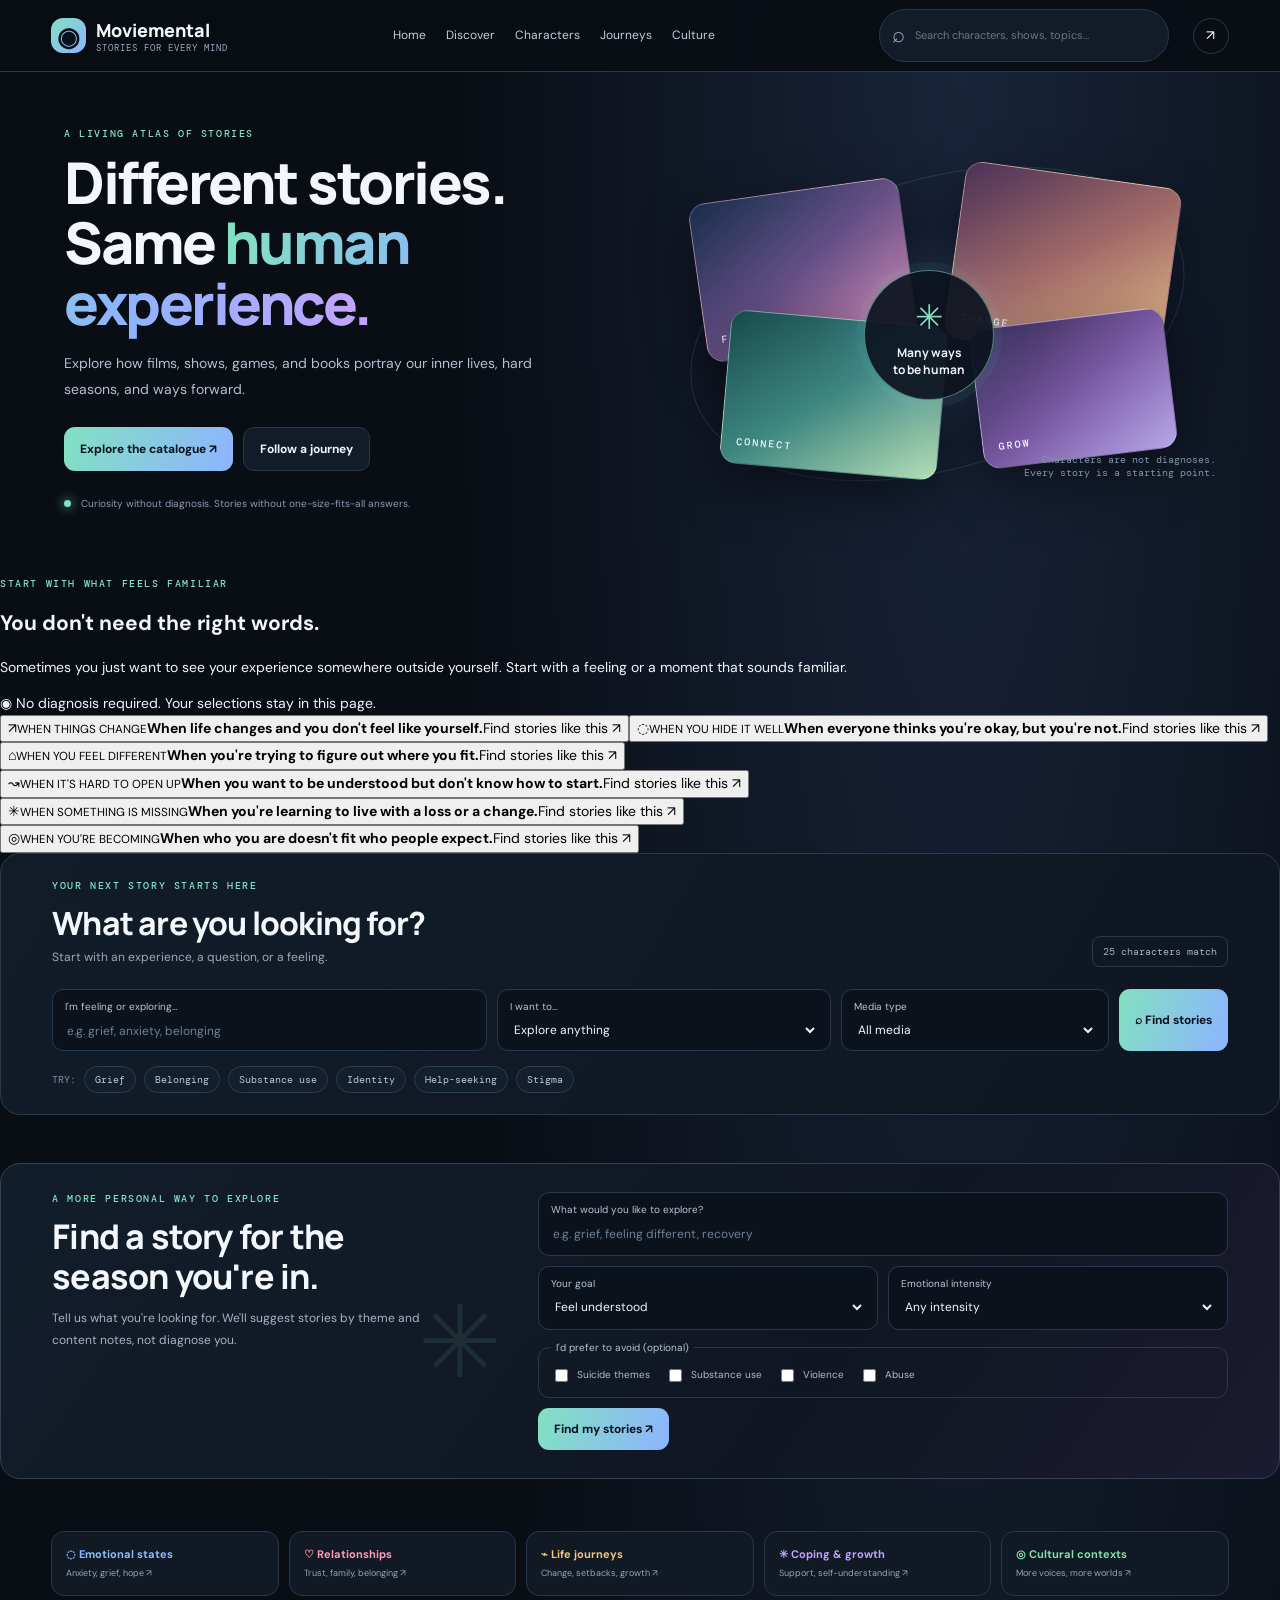
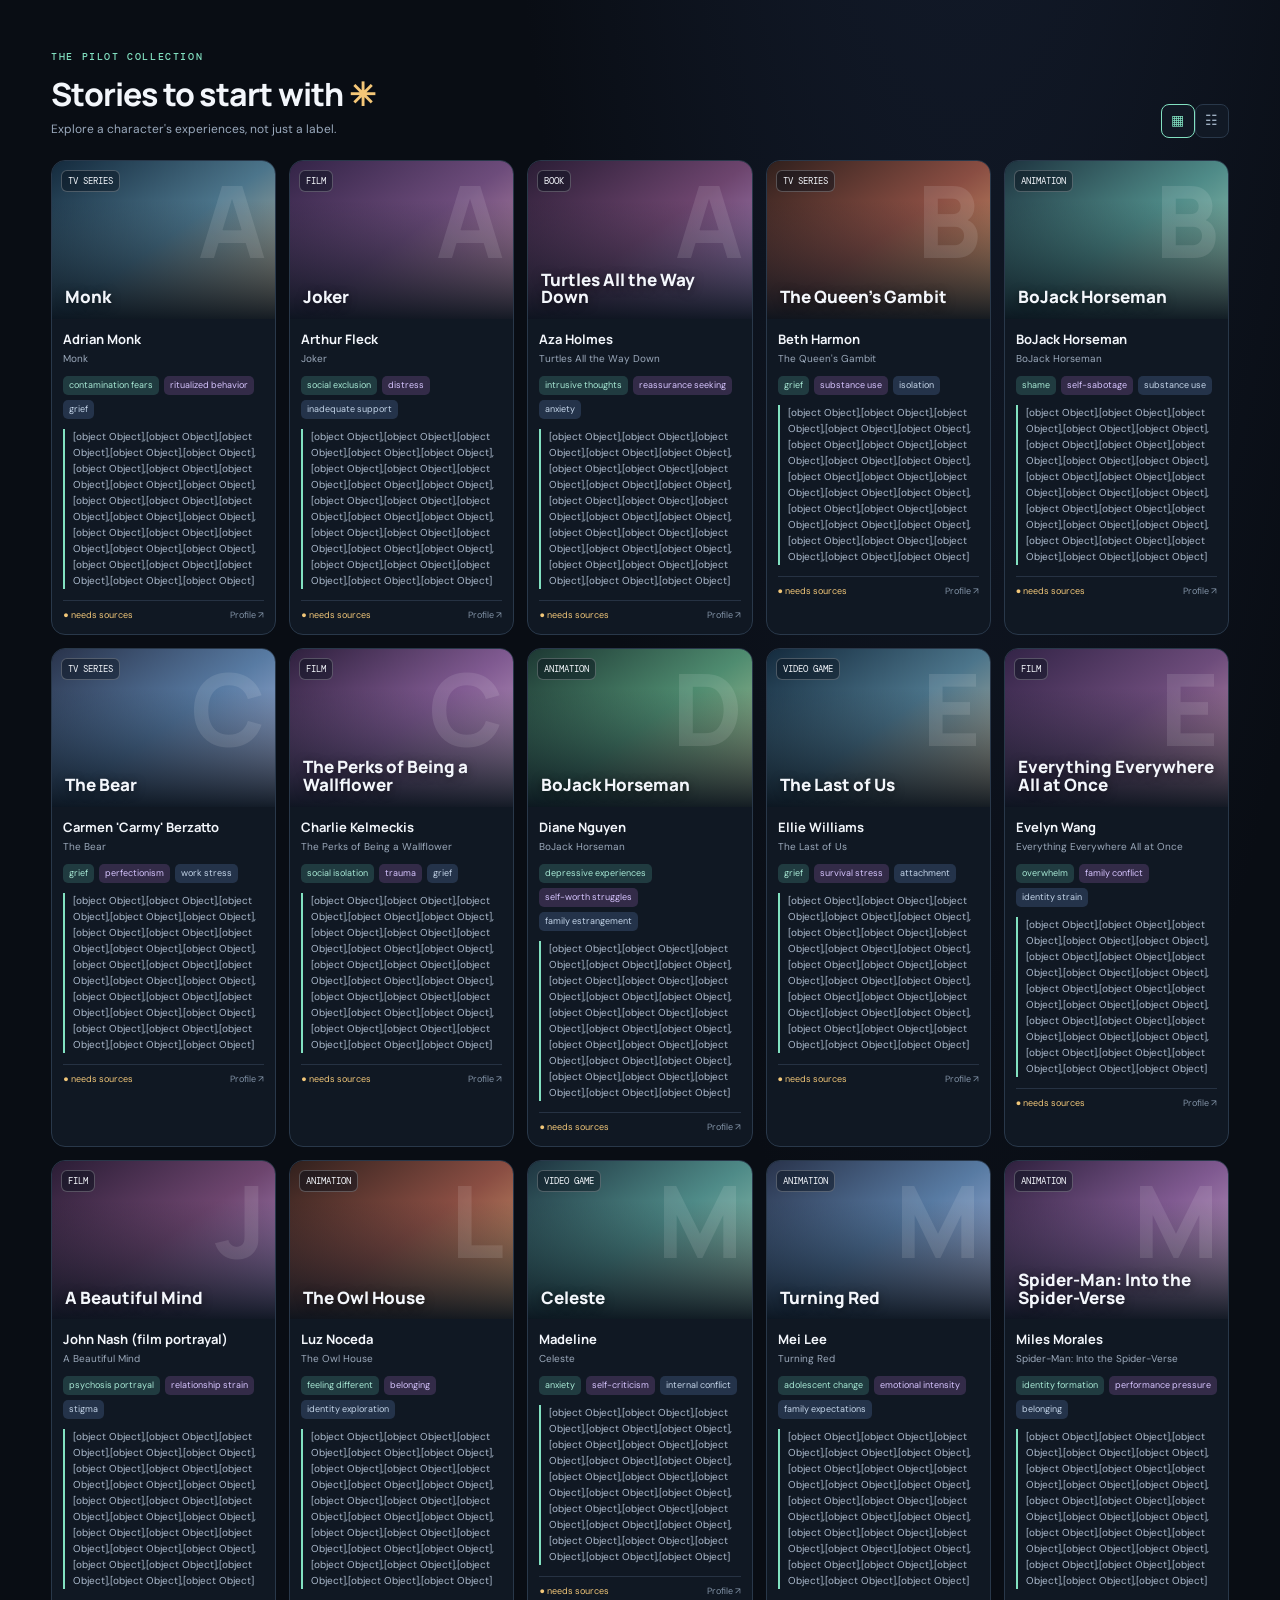
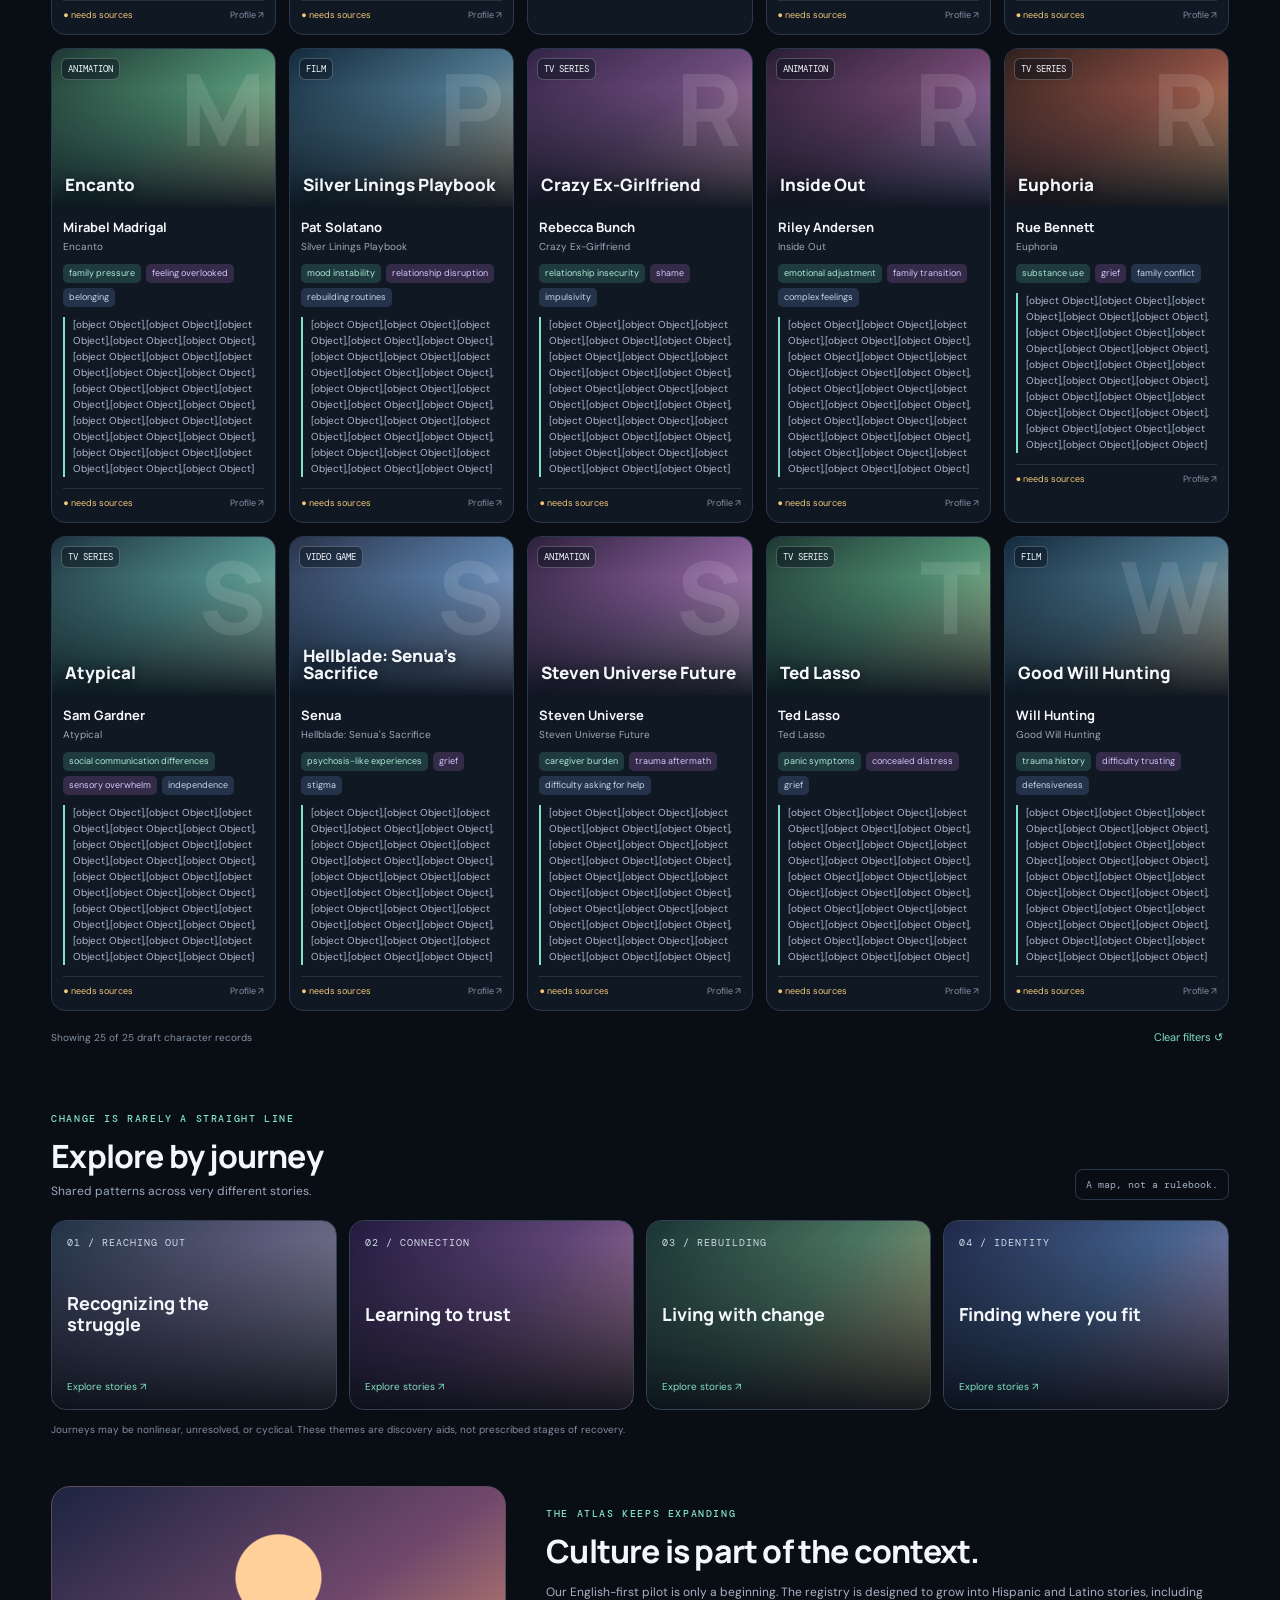
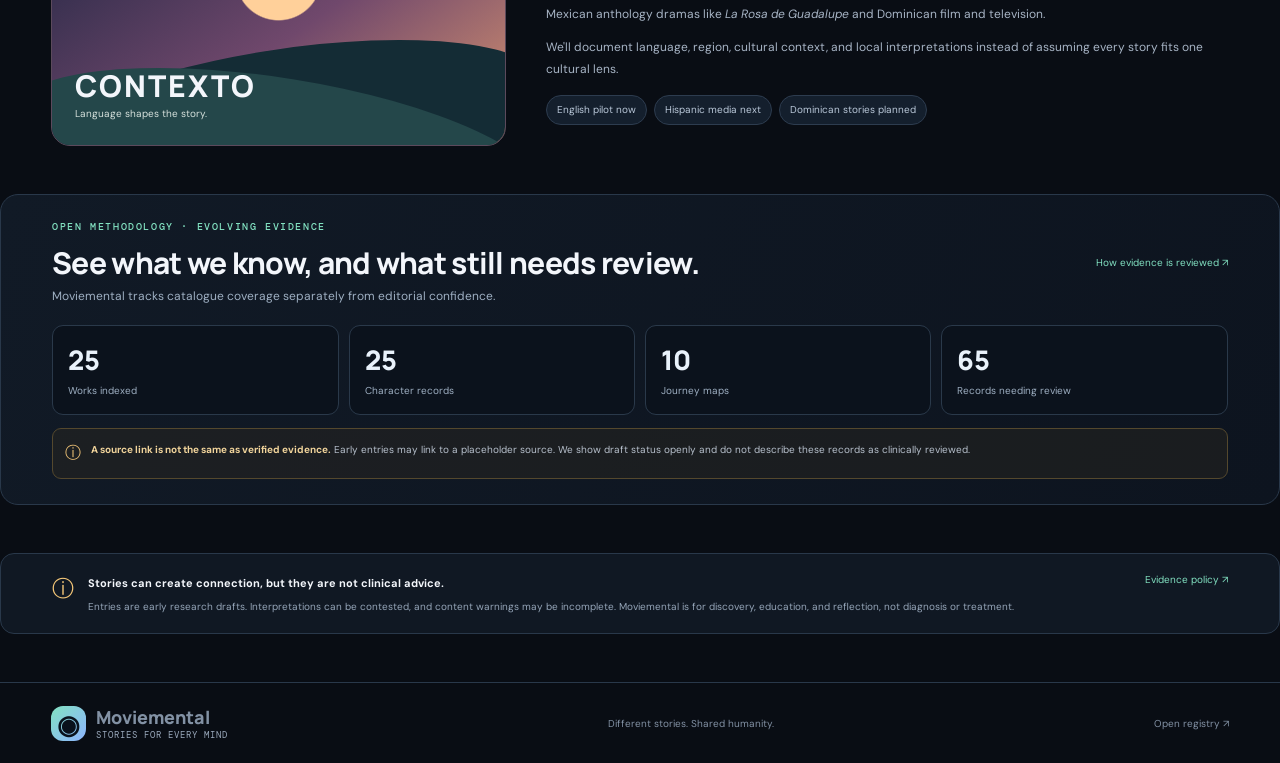
==== commit b1621f5b: "Add experience-first story discovery prompts" ====
--- a/index.html
+++ b/index.html
@@ -1,6 +1,7 @@
 <!doctype html><html lang="en"><head><meta charset="utf-8"><meta name="viewport" content="width=device-width,initial-scale=1"><meta name="theme-color" content="#090d14"><meta name="description" content="A psychological media atlas for characters, experiences, and life journeys."><title>Moviemental — Stories for every mind</title><link rel="stylesheet" href="assets/css/site.css"></head><body>
 <a class="skip" href="#main">Skip to content</a><header class="nav"><a class="brand" href="#home"><span class="logo">◉</span><span>Moviemental<small>STORIES FOR EVERY MIND</small></span></a><nav id="navlinks"><a href="#home">Home</a><a href="#discover">Discover</a><a href="#characters">Characters</a><a href="#journeys">Journeys</a><a href="#culture">Culture</a></nav><label class="global-search">⌕ <input id="global-search" placeholder="Search characters, shows, topics…" aria-label="Search"></label><a class="github" href="https://github.com/Luisv8181/moviemental" aria-label="GitHub repository">↗</a><button class="menu" id="menu">☰</button></header>
 <main id="main"><section class="hero" id="home"><div class="hero-copy"><p class="eyebrow">A living atlas of stories</p><h1>Different stories.<br>Same <em>human experience.</em></h1><p class="lead">Explore how films, shows, games, and books portray our inner lives, hard seasons, and ways forward.</p><div class="actions"><a class="button primary" href="#discover">Explore the catalogue ↗</a><a class="button" href="#journeys">Follow a journey</a></div><p class="note"><i></i> Curiosity without diagnosis. Stories without one-size-fits-all answers.</p></div><div class="art"><div class="orbit"></div><div class="tile t1">FEEL</div><div class="tile t2">CHANGE</div><div class="tile t3">CONNECT</div><div class="tile t4">GROW</div><div class="core">✳<small>Many ways<br>to be human</small></div><p class="art-note">Characters are not diagnoses.<br>Every story is a starting point.</p></div></section>
+<section class="recognition" id="recognition"><div class="recognition-intro"><p class="eyebrow">Start with what feels familiar</p><h2>You don't need the right words.</h2><p>Sometimes you just want to see your experience somewhere outside yourself. Start with a feeling or a moment that sounds familiar.</p><span class="privacy-note"><span>◉</span> No diagnosis required. Your selections stay in this page.</span></div><div class="recognition-grid"><button class="recognition-card rc-blue" data-recognition="family transition" data-label="family change"><span class="recognition-icon">↗</span><small>WHEN THINGS CHANGE</small><b>When life changes and you don't feel like yourself.</b><span class="recognition-link">Find stories like this ↗</span></button><button class="recognition-card rc-lilac" data-recognition="hidden distress" data-label="hidden distress"><span class="recognition-icon">◌</span><small>WHEN YOU HIDE IT WELL</small><b>When everyone thinks you're okay, but you're not.</b><span class="recognition-link">Find stories like this ↗</span></button><button class="recognition-card rc-rose" data-recognition="belonging" data-label="belonging"><span class="recognition-icon">⌂</span><small>WHEN YOU FEEL DIFFERENT</small><b>When you're trying to figure out where you fit.</b><span class="recognition-link">Find stories like this ↗</span></button><button class="recognition-card rc-green" data-recognition="trust" data-label="trust"><span class="recognition-icon">↝</span><small>WHEN IT'S HARD TO OPEN UP</small><b>When you want to be understood but don't know how to start.</b><span class="recognition-link">Find stories like this ↗</span></button><button class="recognition-card rc-gold" data-recognition="grief" data-label="grief"><span class="recognition-icon">✳</span><small>WHEN SOMETHING IS MISSING</small><b>When you're learning to live with a loss or a change.</b><span class="recognition-link">Find stories like this ↗</span></button><button class="recognition-card rc-violet" data-recognition="identity" data-label="identity"><span class="recognition-icon">◎</span><small>WHEN YOU'RE BECOMING</small><b>When who you are doesn't fit who people expect.</b><span class="recognition-link">Find stories like this ↗</span></button></div></section>
 <section class="finder" id="discover"><div class="split"><div><p class="eyebrow">Your next story starts here</p><h2>What are you looking for?</h2><p>Start with an experience, a question, or a feeling.</p></div><span class="count" id="result-count">Loading pilot…</span></div><form id="filters"><label class="field wide"><small>I'm feeling or exploring…</small><input id="experience" placeholder="e.g. grief, anxiety, belonging"></label><label class="field"><small>I want to…</small><select id="goal"><option value="">Explore anything</option><option value="feel">Feel understood</option><option value="understand">Understand an experience</option><option value="coping">Explore coping and change</option><option value="representation">Study representation</option></select></label><label class="field"><small>Media type</small><select id="media"><option value="">All media</option><option value="film">Film</option><option value="television_series">TV</option><option value="animation">Animation</option><option value="video_game">Video game</option><option value="book">Book</option></select></label><button class="button primary find" type="submit">⌕ Find stories</button></form><div class="quick"><span>TRY:</span><button data-query="grief">Grief</button><button data-query="belonging">Belonging</button><button data-query="substance use">Substance use</button><button data-query="identity">Identity</button><button data-query="help-seeking">Help-seeking</button><button data-query="stigma">Stigma</button></div></section>
 <section class="recommend-panel" id="recommend"><div class="recommend-copy"><p class="eyebrow">A more personal way to explore</p><h2>Find a story for the season you're in.</h2><p>Tell us what you're looking for. We'll suggest stories by theme and content notes, not diagnose you.</p><div class="recommend-mark">✳</div></div><form id="recommend-form" class="recommend-form"><label class="field"><small>What would you like to explore?</small><input id="recommend-topic" placeholder="e.g. grief, feeling different, recovery"></label><label class="field"><small>Your goal</small><select id="recommend-goal"><option value="feel">Feel understood</option><option value="understand">Understand an experience</option><option value="coping">Explore coping and change</option><option value="representation">Study representation</option></select></label><label class="field"><small>Emotional intensity</small><select id="recommend-intensity"><option value="any">Any intensity</option><option value="gentle">Prefer gentler stories</option><option value="moderate">Moderate intensity</option><option value="intense">I can handle intense stories</option></select></label><fieldset class="avoid"><legend>I'd prefer to avoid (optional)</legend><label><input type="checkbox" value="suicide" class="avoid-warning"> Suicide themes</label><label><input type="checkbox" value="substance" class="avoid-warning"> Substance use</label><label><input type="checkbox" value="violence" class="avoid-warning"> Violence</label><label><input type="checkbox" value="abuse" class="avoid-warning"> Abuse</label></fieldset><button class="button primary" type="submit">Find my stories ↗</button></form><div id="recommend-results" class="recommend-results" aria-live="polite" hidden></div></section>
 <section class="topics"><button class="topic blue" data-query="anxiety"><b>◌ Emotional states</b><small>Anxiety, grief, hope ↗</small></button><button class="topic pink" data-query="relationship"><b>♡ Relationships</b><small>Trust, family, belonging ↗</small></button><button class="topic gold" data-query="journey"><b>⌁ Life journeys</b><small>Change, setbacks, growth ↗</small></button><button class="topic purple" data-query="coping"><b>✳ Coping & growth</b><small>Support, self-understanding ↗</small></button><button class="topic green" id="culture-topic"><b>◎ Cultural contexts</b><small>More voices, more worlds ↗</small></button></section>
--- a/assets/css/site.css
+++ b/assets/css/site.css
@@ -5,3 +5,8 @@
 .recommend-panel{max-width:1320px;margin:0 auto 52px;padding:28px clamp(18px,4vw,52px);display:grid;grid-template-columns:.8fr 1.2fr;gap:26px;align-items:start;border:1px solid #344253;border-radius:20px;background:linear-gradient(125deg,#121d2b,#101722 65%,#1c1a30);position:relative;overflow:hidden}.recommend-copy{position:relative}.recommend-copy h2{font:750 clamp(24px,2.7vw,34px)/1.16 Manrope,sans-serif;letter-spacing:-.8px;margin:0 0 12px;max-width:390px}.recommend-copy>p:not(.eyebrow){font-size:12px;line-height:1.8;color:#a7b4c5;max-width:390px}.recommend-mark{font-size:100px;line-height:1;color:#82e1c11b;position:absolute;right:10px;bottom:-30px;pointer-events:none}.recommend-form{display:grid;grid-template-columns:1fr 1fr;gap:10px}.recommend-form .field{min-height:64px}.recommend-form .field:first-child{grid-column:span 2}.avoid{grid-column:span 2;border:1px solid #2a394a;border-radius:11px;padding:10px 12px 12px;display:flex;flex-wrap:wrap;gap:9px 15px;margin:0}.avoid legend{font-size:10px;color:#b9c5d4;padding:0 5px}.avoid label{font-size:10px;color:#aebcce;display:flex;align-items:center;gap:6px}.avoid input{accent-color:#82e1c1}.recommend-form>.button{grid-column:span 2;justify-self:start}.recommend-results{grid-column:1/-1;border-top:1px solid #344253;padding-top:20px;margin-top:3px}.recommend-head{margin-bottom:15px}.recommend-head h3{font:750 21px Manrope,sans-serif;margin:0 0 5px}.recommend-head>p:not(.eyebrow){font-size:11px;line-height:1.7;color:#9eafc2;max-width:760px}.recommendation-cards{grid-template-columns:repeat(3,minmax(0,1fr))}.match-reason{border-left:2px solid #82e1c1;padding-left:8px;margin:10px 0 0;color:#aebdd0;font-size:10px;line-height:1.6}.recommendation-cards .poster{height:130px}
 @media(max-width:900px){.recommend-panel{grid-template-columns:1fr}.recommend-mark{right:25px;bottom:-12px}.recommend-copy>p:not(.eyebrow){max-width:520px}.recommendation-cards{grid-template-columns:repeat(2,minmax(0,1fr))}}
 @media(max-width:520px){.recommend-form{grid-template-columns:1fr}.recommend-form .field:first-child,.avoid,.recommend-form>.button{grid-column:auto}.recommendation-cards{grid-template-columns:1fr 1fr}.recommendation-cards .poster{height:120px}.recommendation-cards .card-body{padding:8px}.recommendation-cards .match-reason{font-size:9px}}
+
+
+/* Registry transparency dashboard */
+.quality{max-width:1320px;margin:0 auto 48px;padding:25px clamp(18px,4vw,52px);border:1px solid #29384a;border-radius:18px;background:linear-gradient(115deg,#111a26,#0d141f)}.quality .split{align-items:center}.quality h2{font:750 clamp(23px,2.4vw,30px)/1.2 Manrope,sans-serif;letter-spacing:-.7px;margin:0 0 6px}.quality .split p:not(.eyebrow){font-size:12px;color:#9eafc2;margin:0}.quality-link{font-size:10px;color:var(--mint);white-space:nowrap}.quality-stats{display:grid;grid-template-columns:repeat(4,1fr);gap:10px;margin-top:20px}.quality-stat{padding:15px;border:1px solid #2a394a;border-radius:11px;background:#0b121c;display:flex;flex-direction:column;gap:5px}.quality-stat strong{font:800 27px Manrope,sans-serif;color:#e9f2fb}.quality-stat span{font-size:10px;color:#9eafc2}.quality-note{display:flex;align-items:flex-start;gap:10px;margin-top:13px;padding:12px;border-radius:9px;background:#2d291f66;border:1px solid #54482d}.quality-note>span{color:#f5c778;font-size:16px}.quality-note p{font-size:10px;line-height:1.7;color:#b7c0cc;margin:0}.quality-note b{color:#f1d49b}
+@media(max-width:650px){.quality .split{display:block}.quality-link{display:inline-block;margin-top:12px}.quality-stats{grid-template-columns:1fr 1fr}.quality-stat{padding:12px}.quality-stat strong{font-size:23px}}
